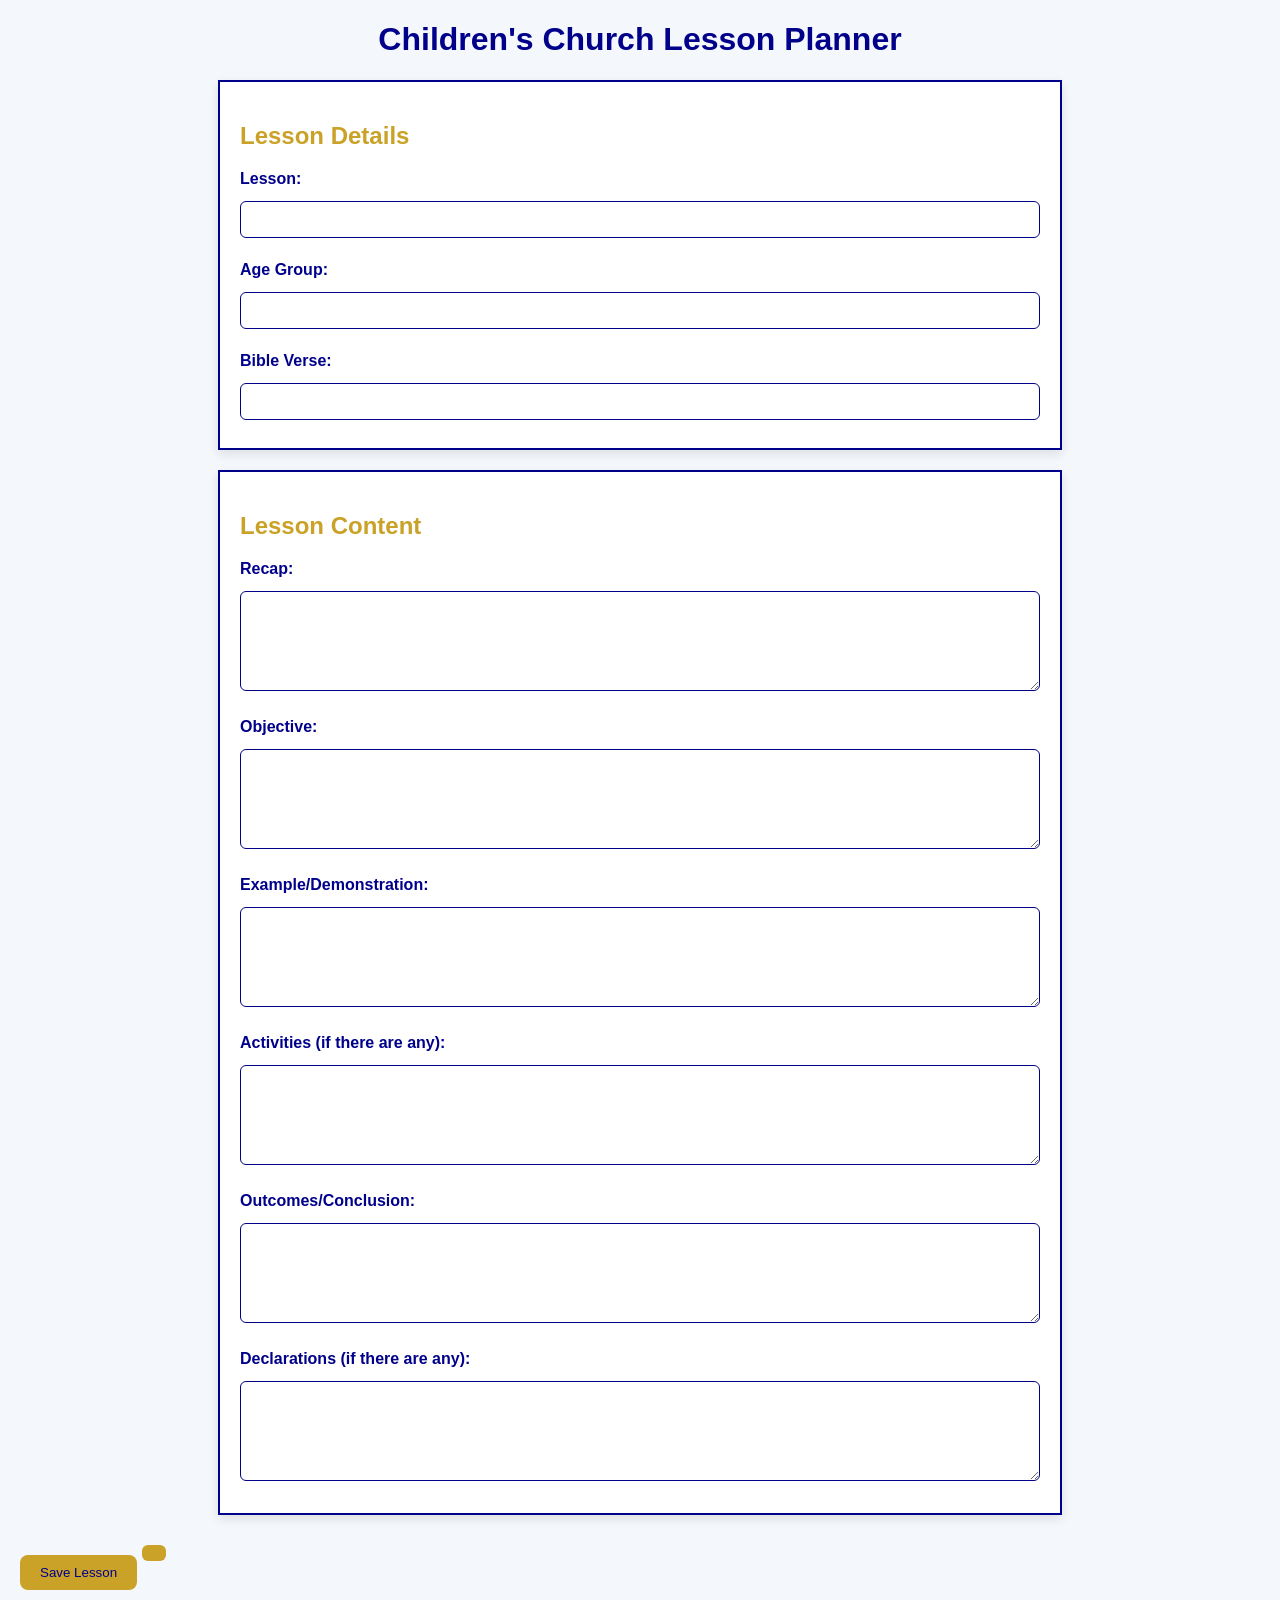
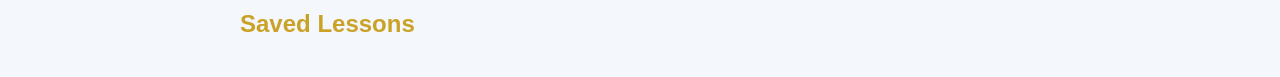
==== index.html @ ee2f4ccc "Update index.html" ====
<!DOCTYPE html>
<html lang="en">
<head>
    <meta charset="UTF-8">
    <meta name="viewport" content="width=device-width, initial-scale=1.0">
    <title>Children's Church Lesson Planner</title>
    <link rel="stylesheet" href="style.css">
</head>

<body>

    <h1>Children's Church Lesson Planner</h1>

    <div class="lesson-details">
        <h2>Lesson Details</h2>

        <label for="lesson">Lesson:</label>
        <input type="text" id="lesson">

        <label for="age-group">Age Group:</label>
        <input type="text" id="age-group">

        <label for="bible-verse">Bible Verse:</label>
        <input type="text" id="bible-verse">
    </div>


    <div class="lesson-content">
        <h2>Lesson Content</h2>

        <label for="recap">Recap:</label>
        <textarea id="recap"></textarea>

        <label for="objective">Objective:</label>
        <textarea id="objective"></textarea>

        <label for="example">Example/Demonstration:</label>
        <textarea id="example"></textarea>

        <label for="activities">Activities (if there are any):</label>
        <textarea id="activities"></textarea>

        <label for="outcomes">Outcomes/Conclusion:</label>
        <textarea id="outcomes"></textarea>

        <label for="declarations">Declarations (if there are any):</label>
        <textarea id="declarations"></textarea>
    </div>


    <button type="button" id="save-lesson">Save Lesson</button>

    <p id="submmited"></p>


    <section id="saved-lessons">
        <h2>Saved Lessons</h2>

        <div id="lesson-list"></div>
    </section>


    <script src="script.js"></script>

</body>
</html>
---- style.css ----
body {
    font-family: Arial, sans-serif;
    margin: 20px;
    background-color: #f4f7fb;
    color: darkblue;
}
h1 {
    color:darkblue;
     text-align: center;
}
.lesson-details,
.lesson-content {
    background-color: white;
    padding: 20px;
    max-width: 800px;
    margin: 20px auto;
    border: 2px solid darkblue;
    box-shadow: 0 4px 10px rgba(0, 0, 0, 0.1);
}
h2 {
    color: #C9A227;
}
input,
textarea {
    width: 100%;
    padding: 10px;
    margin: 8px 0;
    box-sizing: border-box;
    border: 1px solid darkblue;
    border-radius: 6px;
}
#save-lesson {
    background-color: #C9A227;
    margin-top: 15px;
    color:darkblue;
    padding:10px 20px;
    border:none;
    border-radius:8px;
    cursor: pointer;
    transition: 0.3s;
}
#save-lesson:hover {
  background-color: darkblue;
  color: #C9A227;
}
#submmited {
    color:darkblue;
    font-weight:bold;
    margin-top:10px;
    background-color: #C9A227;
    padding: 8px 12px;
    border-radius: 6px;
    display: inline-block;
}
.lesson-details label,
.lesson-content label {
    display: block;
     margin-top: 15px;
    margin-bottom: 5px;
    font-weight: bold;
}

textarea {
    min-height: 100px;
    resize: vertical;
}
input:focus,
textarea:focus {
    border-color: #C9A227;
    outline: none;
}
#saved-lessons {
    max-width: 800px;
    margin: 20px auto;
}

#lesson-list {
    display: flex;
    flex-direction: column;
    gap: 15px;
}

.lesson-card {
    background-color: white;
    padding: 15px;
    border: 2px solid darkblue;
    border-radius: 15px;
    box-shadow: 0 4px 10px rgba(0, 0, 0, 0.1);
    box-sizing: border-box;
}

.view-lesson {
    background-color: #C9A227;
    color: darkblue;
    padding: 10px 20px;
    border: none;
    border-radius: 8px;
    cursor: pointer;
    margin-top: 10px;
}

.view-lesson:hover {
    background-color: darkblue;
    color: #C9A227;
}


.lesson-card p {
    margin: 8px 0;
}

.lesson-card h3 {
    margin-top: 0;
}


.delete-lesson {
    background-color: darkblue;
    color: white;
    padding: 10px 20px;
    border: none;
    border-radius: 8px;
    cursor: pointer;
    margin-top: 10px;
    margin-left: 8px;
}

.delete-lesson:hover {
    background-color: #C9A227;
    color: darkblue;
}

@media (max-width: 600px) {
    .view-lesson,
    .delete-lesson,
    .edit-lesson {
        width: 100%;
        margin-left: 0;
    }
}



.edit-lesson {
    background-color: #f4f7fb;
    color: darkblue;
    padding: 10px 20px;
    border: 2px solid darkblue;
    border-radius: 8px;
    cursor: pointer;
    margin-top: 10px;
    margin-left: 8px;
}

.edit-lesson:hover {
    background-color: darkblue;
    color: white;
}
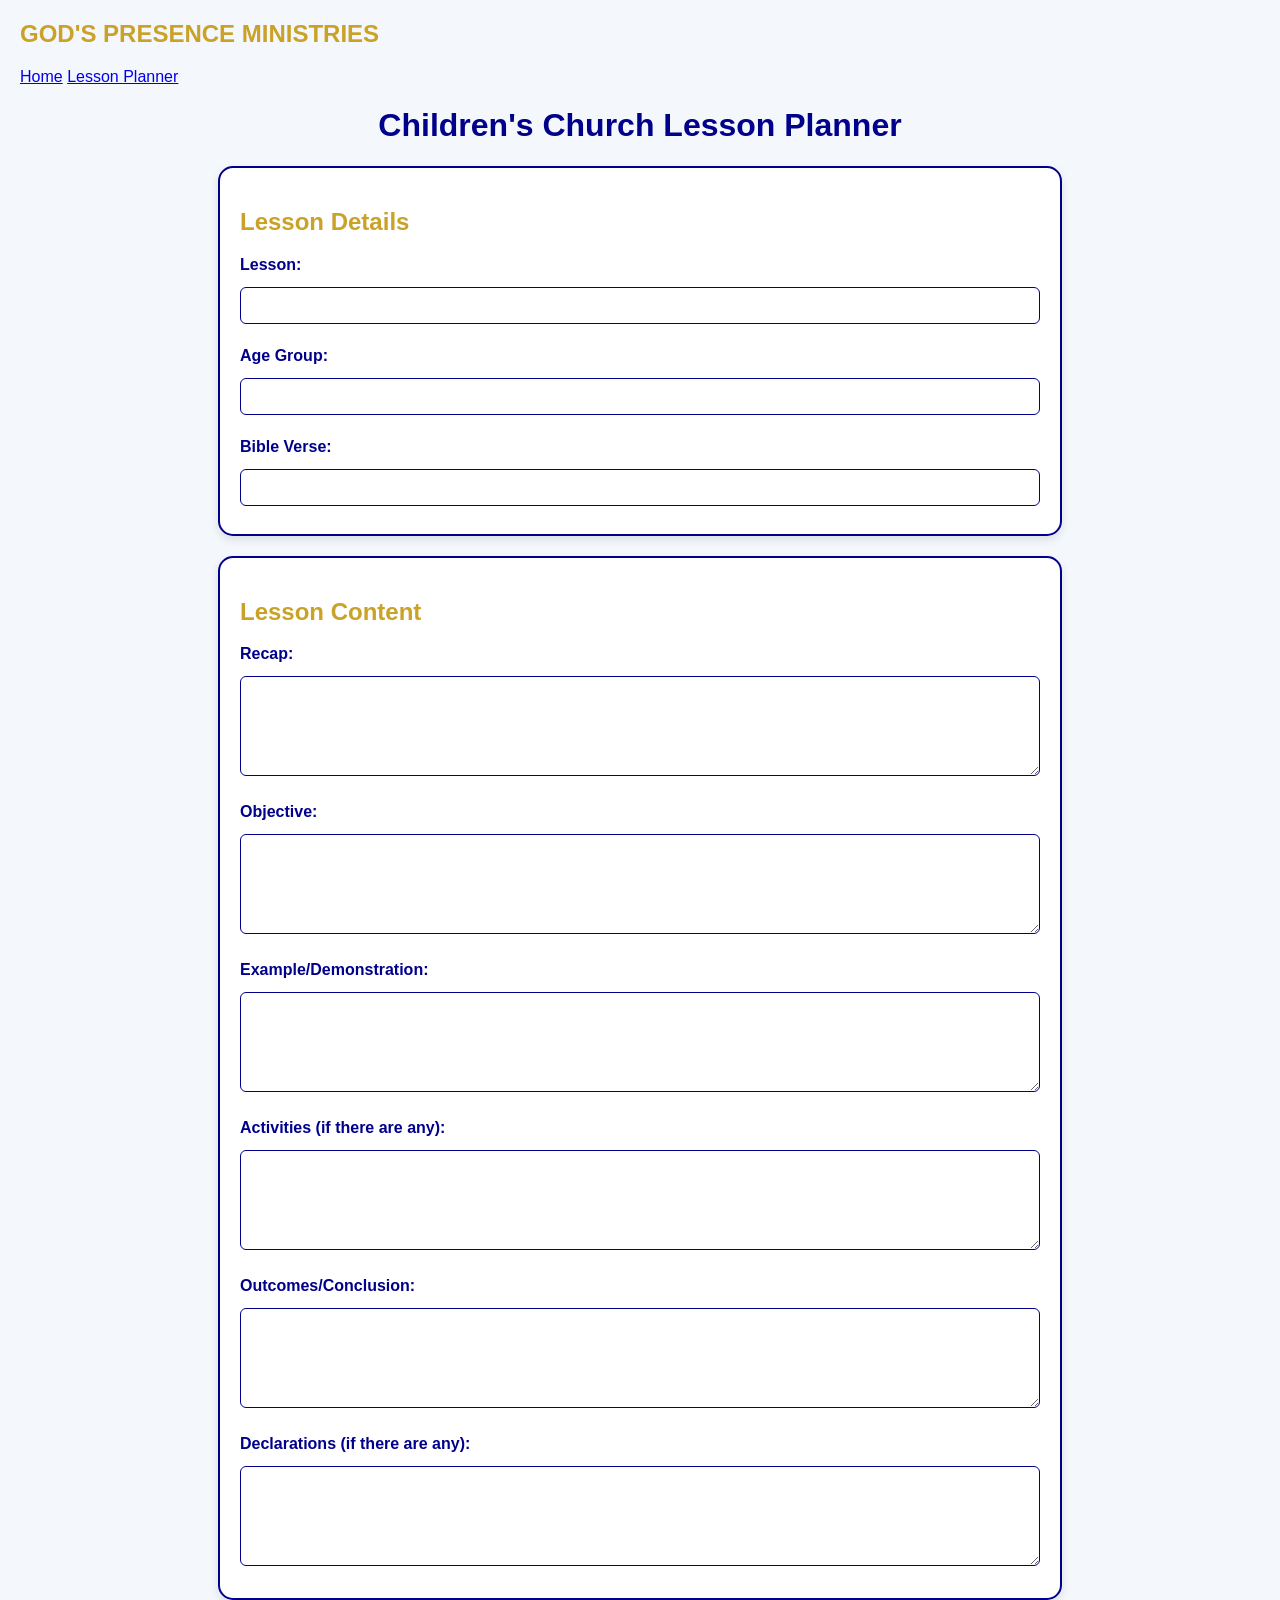
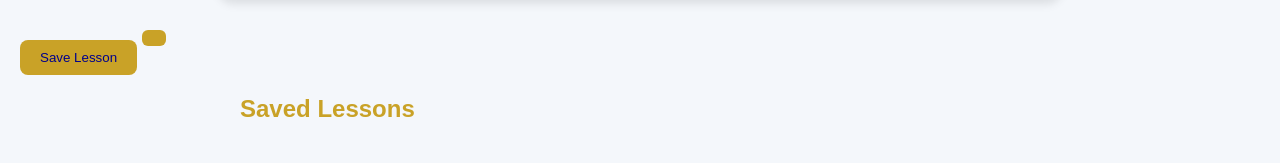
==== commit d9eab531: "Update index.html" ====
--- a/index.html
+++ b/index.html
@@ -9,6 +9,14 @@
 </head>
 
 <body>
+    <nav>
+    <h2>GOD'S PRESENCE MINISTRIES</h2>
+
+    <div>
+        <a href="index.html">Home</a>
+        <a href="planner.html">Lesson Planner</a>
+    </div>
+   </nav>
 
     <h1>Children's Church Lesson Planner</h1>
 
--- a/style.css
+++ b/style.css
@@ -1,13 +1,16 @@
+
 body {
     font-family: Arial, sans-serif;
     margin: 20px;
     background-color: #f4f7fb;
     color: darkblue;
 }
+
 h1 {
-    color:darkblue;
-     text-align: center;
-}
+    color: darkblue;
+    text-align: center;
+}
+
 .lesson-details,
 .lesson-content {
     background-color: white;
@@ -16,10 +19,21 @@
     margin: 20px auto;
     border: 2px solid darkblue;
     box-shadow: 0 4px 10px rgba(0, 0, 0, 0.1);
-}
+    border-radius: 15px;
+}
+
 h2 {
     color: #C9A227;
 }
+
+.lesson-details label,
+.lesson-content label {
+    display: block;
+    margin-top: 15px;
+    margin-bottom: 5px;
+    font-weight: bold;
+}
+
 input,
 textarea {
     width: 100%;
@@ -28,47 +42,55 @@
     box-sizing: border-box;
     border: 1px solid darkblue;
     border-radius: 6px;
-}
-#save-lesson {
-    background-color: #C9A227;
-    margin-top: 15px;
-    color:darkblue;
-    padding:10px 20px;
-    border:none;
-    border-radius:8px;
-    cursor: pointer;
-    transition: 0.3s;
-}
-#save-lesson:hover {
-  background-color: darkblue;
-  color: #C9A227;
-}
-#submmited {
-    color:darkblue;
-    font-weight:bold;
-    margin-top:10px;
-    background-color: #C9A227;
-    padding: 8px 12px;
-    border-radius: 6px;
-    display: inline-block;
-}
-.lesson-details label,
-.lesson-content label {
-    display: block;
-     margin-top: 15px;
-    margin-bottom: 5px;
-    font-weight: bold;
+    font-family: Arial, sans-serif;
 }
 
 textarea {
     min-height: 100px;
     resize: vertical;
 }
+
 input:focus,
 textarea:focus {
     border-color: #C9A227;
     outline: none;
 }
+
+
+/* SAVE BUTTON */
+
+#save-lesson {
+    background-color: #C9A227;
+    margin-top: 15px;
+    color: darkblue;
+    padding: 10px 20px;
+    border: none;
+    border-radius: 8px;
+    cursor: pointer;
+    transition: 0.3s;
+}
+
+#save-lesson:hover {
+    background-color: darkblue;
+    color: #C9A227;
+}
+
+
+/* SUCCESS MESSAGE */
+
+#submmited {
+    color: darkblue;
+    font-weight: bold;
+    margin-top: 10px;
+    background-color: #C9A227;
+    padding: 8px 12px;
+    border-radius: 6px;
+    display: inline-block;
+}
+
+
+/* SAVED LESSONS */
+
 #saved-lessons {
     max-width: 800px;
     margin: 20px auto;
@@ -79,6 +101,9 @@
     flex-direction: column;
     gap: 15px;
 }
+
+
+/* LESSON CARD */
 
 .lesson-card {
     background-color: white;
@@ -89,30 +114,34 @@
     box-sizing: border-box;
 }
 
-.view-lesson {
-    background-color: #C9A227;
-    color: darkblue;
-    padding: 10px 20px;
-    border: none;
-    border-radius: 8px;
-    cursor: pointer;
-    margin-top: 10px;
-}
-
-.view-lesson:hover {
-    background-color: darkblue;
-    color: #C9A227;
-}
-
+.lesson-card h3 {
+    margin-top: 0;
+}
 
 .lesson-card p {
     margin: 8px 0;
 }
 
-.lesson-card h3 {
-    margin-top: 0;
-}
-
+
+/* VIEW BUTTON */
+
+.view-lesson {
+    background-color: #C9A227;
+    color: darkblue;
+    padding: 10px 20px;
+    border: none;
+    border-radius: 8px;
+    cursor: pointer;
+    margin-top: 10px;
+}
+
+.view-lesson:hover {
+    background-color: darkblue;
+    color: #C9A227;
+}
+
+
+/* DELETE BUTTON */
 
 .delete-lesson {
     background-color: darkblue;
@@ -130,7 +159,39 @@
     color: darkblue;
 }
 
+
+/* EDIT BUTTON */
+
+.edit-lesson {
+    background-color: #f4f7fb;
+    color: darkblue;
+    padding: 10px 20px;
+    border: 2px solid darkblue;
+    border-radius: 8px;
+    cursor: pointer;
+    margin-top: 10px;
+    margin-left: 8px;
+}
+
+.edit-lesson:hover {
+    background-color: darkblue;
+    color: white;
+}
+
+
+/* MOBILE */
+
 @media (max-width: 600px) {
+
+    body {
+        margin: 10px;
+    }
+
+    .lesson-details,
+    .lesson-content {
+        padding: 15px;
+    }
+
     .view-lesson,
     .delete-lesson,
     .edit-lesson {
@@ -139,20 +200,3 @@
     }
 }
 
-
-
-.edit-lesson {
-    background-color: #f4f7fb;
-    color: darkblue;
-    padding: 10px 20px;
-    border: 2px solid darkblue;
-    border-radius: 8px;
-    cursor: pointer;
-    margin-top: 10px;
-    margin-left: 8px;
-}
-
-.edit-lesson:hover {
-    background-color: darkblue;
-    color: white;
-}
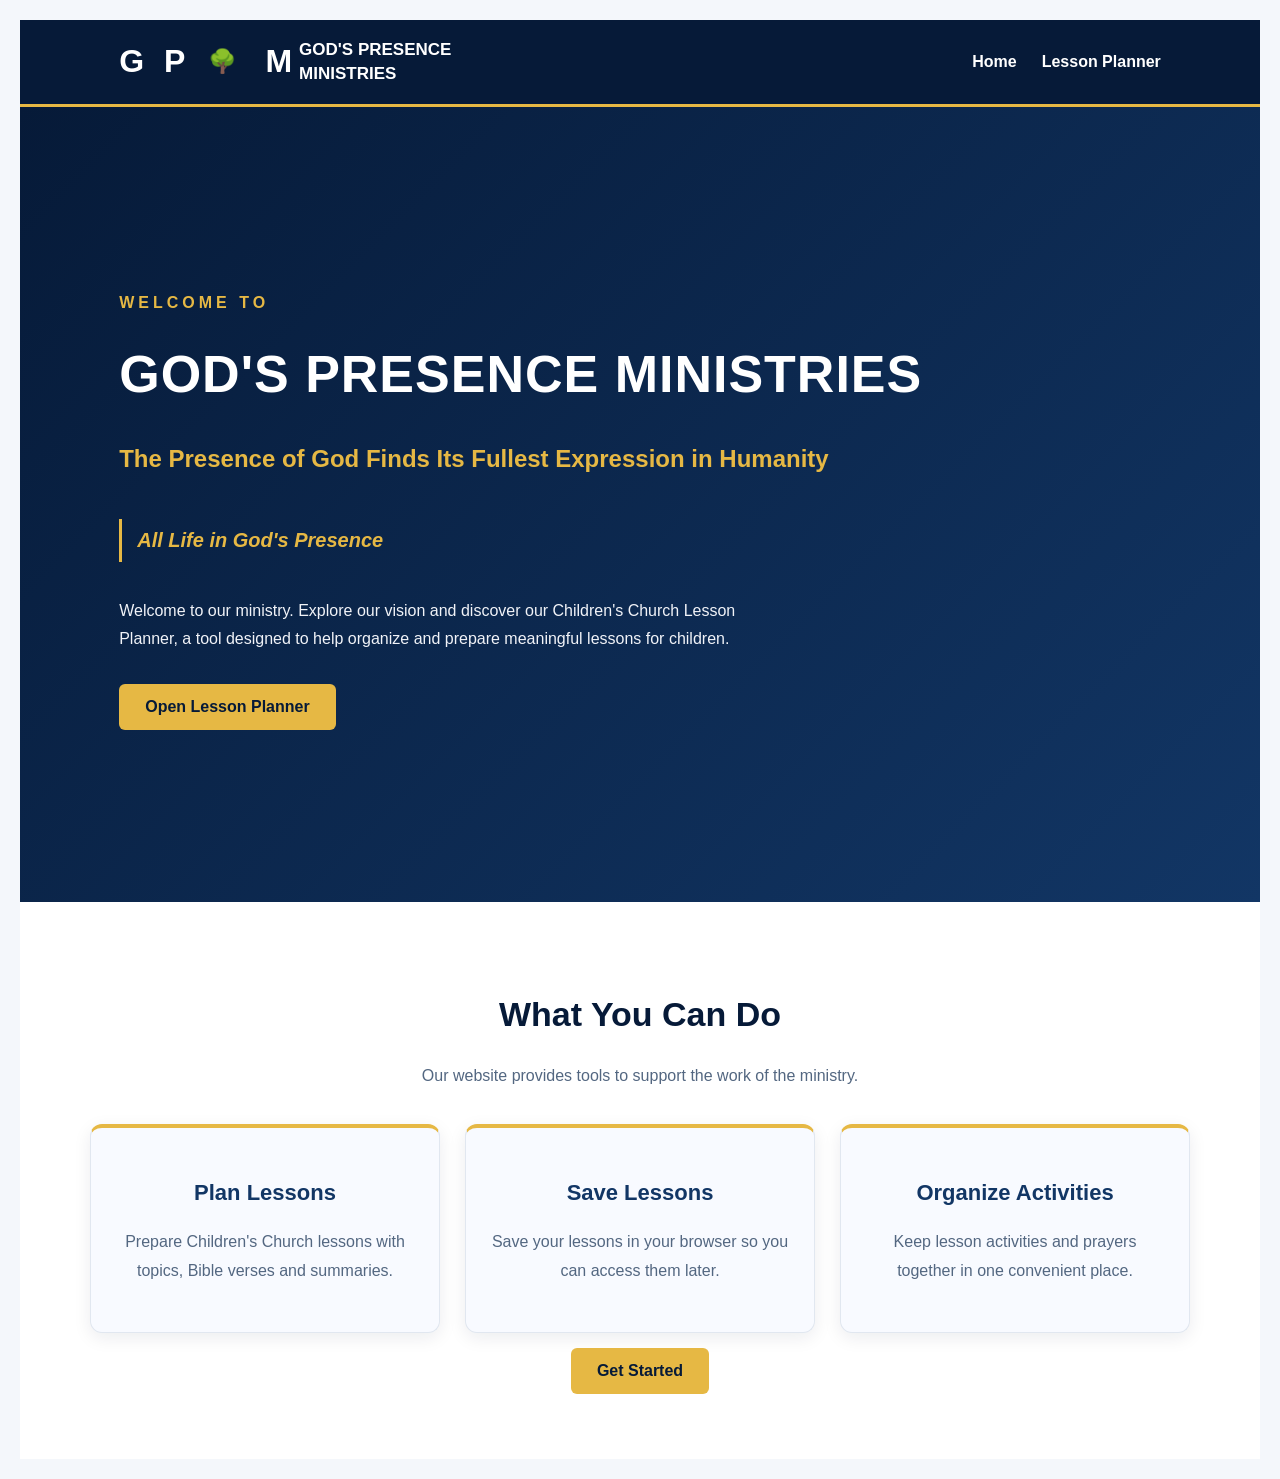
==== commit e57f7bff: "updated" ====
--- a/index.html
+++ b/index.html
@@ -4,73 +4,100 @@
 <head>
     <meta charset="UTF-8">
     <meta name="viewport" content="width=device-width, initial-scale=1.0">
-    <title>Children's Church Lesson Planner</title>
+    <title>GOD'S PRESENCE MINISTRIES</title>
     <link rel="stylesheet" href="style.css">
 </head>
+<body>
 
-<body>
     <nav>
-    <h2>GOD'S PRESENCE MINISTRIES</h2>
-
-    <div>
-        <a href="index.html">Home</a>
-        <a href="planner.html">Lesson Planner</a>
-    </div>
-   </nav>
-
-    <h1>Children's Church Lesson Planner</h1>
-
-    <div class="lesson-details">
-        <h2>Lesson Details</h2>
-
-        <label for="lesson">Lesson:</label>
-        <input type="text" id="lesson">
-
-        <label for="age-group">Age Group:</label>
-        <input type="text" id="age-group">
-
-        <label for="bible-verse">Bible Verse:</label>
-        <input type="text" id="bible-verse">
+        <div class="brand">
+    <div class="logo">
+        <span>G</span><span>P</span><span class="tree">🌳</span><span>M</span>
     </div>
 
 
-    <div class="lesson-content">
-        <h2>Lesson Content</h2>
+       <h2>GOD'S PRESENCE MINISTRIES</h2>
 
-        <label for="recap">Recap:</label>
-        <textarea id="recap"></textarea>
 
-        <label for="objective">Objective:</label>
-        <textarea id="objective"></textarea>
-
-        <label for="example">Example/Demonstration:</label>
-        <textarea id="example"></textarea>
-
-        <label for="activities">Activities (if there are any):</label>
-        <textarea id="activities"></textarea>
-
-        <label for="outcomes">Outcomes/Conclusion:</label>
-        <textarea id="outcomes"></textarea>
-
-        <label for="declarations">Declarations (if there are any):</label>
-        <textarea id="declarations"></textarea>
     </div>
 
 
-    <button type="button" id="save-lesson">Save Lesson</button>
+        <div>
+            <a href="index.html">Home</a>
+            <a href="planner.html">Lesson Planner</a>
+        </div>
+    </nav>
 
-    <p id="submmited"></p>
+    <main>
+       
+        <section class="hero">
+            <p class="hero-label">WELCOME TO</p>
+
+            <h1>GOD'S PRESENCE MINISTRIES</h1>
+
+            <h2>
+                The Presence of God Finds Its Fullest Expression in Humanity
+            </h2>
+
+            <p class="vision">
+                All Life in God's Presence
+            </p>
+
+            <p class="hero-description">
+                Welcome to our ministry. Explore our vision and discover our
+                Children's Church Lesson Planner, a tool designed to help
+                organize and prepare meaningful lessons for children.
+            </p>
+
+            <a href="planner.html" class="hero-button">
+                Open Lesson Planner
+            </a>
+        </section>
+        
+        <section class="features">
+            <h2>What You Can Do</h2>
+
+            <p class="features-intro">
+                Our website provides tools to support the work of the ministry.
+            </p>
+
+            <div class="feature-container">
+
+                <div class="feature-card">
+                    <h3>Plan Lessons</h3>
+                    <p>
+                        Prepare Children's Church lessons with topics,
+                        Bible verses and summaries.
+                    </p>
+                </div>
+
+                <div class="feature-card">
+                    <h3>Save Lessons</h3>
+                    <p>
+                        Save your lessons in your browser so you can
+                        access them later.
+                    </p>
+                </div>
+
+                <div class="feature-card">
+                    <h3>Organize Activities</h3>
+                    <p>
+                        Keep lesson activities and prayers together
+                        in one convenient place.
+                    </p>
+                </div>
+
+            </div>
+
+            <a href="planner.html" class="hero-button">
+                Get Started
+            </a>
+        </section>
 
 
-    <section id="saved-lessons">
-        <h2>Saved Lessons</h2>
 
-        <div id="lesson-list"></div>
-    </section>
-
+    </main>
 
     <script src="script.js"></script>
-
 </body>
-</html>
-
+</html>
--- a/style.css
+++ b/style.css
@@ -200,3 +200,264 @@
     }
 }
 
+
+
+
+/* NAVIGATION */
+
+nav {
+display: flex;
+justify-content: space-between;
+align-items: center;
+padding: 18px 8%;
+background-color: #061a38;
+color: #ffffff;
+border-bottom: 3px solid #e6b844;
+}
+
+
+nav h2 {
+font-size: 22px;
+margin: 0;
+}
+
+nav div {
+display: flex;
+gap: 25px;
+}
+
+nav a {
+color: #ffffff;
+text-decoration: none;
+font-weight: bold;
+transition: color 0.3s ease;
+}
+
+
+nav a:hover {
+color: #c49a2c;
+}
+
+
+/* CHURCH BRAND */
+
+.brand {
+display: flex;
+align-items: center;
+gap: 12px;
+}
+
+.logo {
+display: flex;
+align-items: center;
+color: #ffffff;
+font-size: 32px;
+font-weight: 900;
+letter-spacing: -5px;
+}
+
+
+.logo span {
+display: inline-block;
+}
+
+.logo .tree {
+font-size: 23px;
+letter-spacing: 0;
+margin: 0 3px;
+}
+
+.brand h2 {
+font-size: 17px;
+line-height: 1.4;
+max-width: 190px;
+color: #ffffff;
+}
+
+
+
+
+
+
+/* HOME PAGE  */
+
+.hero {
+    min-height: 75vh;
+    padding: 60px 8%;
+    display: flex;
+    flex-direction: column;
+    justify-content: center;
+    align-items: flex-start;
+    text-align: left;
+    color: white;
+    background: linear-gradient(135deg, #061a38, #123665);
+}
+
+.hero-label {
+    color: #e6b844;
+    letter-spacing: 4px;
+    font-weight: bold;
+}
+
+.hero h1 {
+color: #ffffff;
+font-size: 52px;
+max-width: 850px;
+margin: 15px 0;
+line-height: 1.2;
+letter-spacing: 1px;
+}
+
+
+.hero h2 {
+    color: #e6b844;
+    font-size: 24px;
+    max-width: 750px;
+    line-height: 1.6;
+}
+
+.vision {
+color: #e6b844;
+background-color: transparent;
+padding: 10px 0;
+font-style: italic;
+font-weight: bold;
+font-size: 20px;
+border-left: 3px solid #e6b844;
+padding-left: 15px;
+margin-top: 20px;
+}
+
+
+.hero-description {
+    max-width: 650px;
+    line-height: 1.8;
+    color: #f1f3f8;
+    margin: 15px 0;
+}
+
+.hero-button {
+    display: inline-block;
+    background-color: #e6b844;
+    color: #061a38;
+    padding: 14px 26px;
+    margin-top: 15px;
+    border-radius: 6px;
+    text-decoration: none;
+    font-weight: bold;
+    transition: 0.3s ease;
+}
+
+.hero-button:hover {
+    background-color: #ffffff;
+    transform: translateY(-3px);
+}
+
+/* FEATURES */
+
+.features {
+    padding: 65px 25px;
+    background-color: #ffffff;
+    color: #061a38;
+    text-align: center;
+}
+
+.features > h2 {
+    font-size: 34px;
+    color: #061a38;
+}
+
+.features-intro {
+    color: #536781;
+    margin-bottom: 35px;
+    line-height: 1.7;
+}
+
+.feature-container {
+    display: flex;
+    justify-content: center;
+    align-items: stretch;
+    flex-wrap: wrap;
+    gap: 25px;
+    max-width: 1100px;
+    margin: 0 auto;
+}
+
+.feature-card {
+    flex: 1 1 240px;
+    max-width: 310px;
+    padding: 30px 22px;
+    background-color: #f8faff;
+    border: 1px solid #e1e7f0;
+    border-top: 4px solid #e6b844;
+    border-radius: 12px;
+    box-shadow: 0 5px 18px rgba(6, 26, 56, 0.08);
+    transition: transform 0.3s ease,
+    box-shadow 0.3s ease;
+}
+
+
+.feature-card:hover {
+    transform: translateY(-7px);
+    box-shadow: 0 12px 25px rgba(6, 26, 56, 0.14);
+    border-color: #e6b844;
+}
+
+
+.feature-card h3 {
+    color: #123665;
+    font-size: 22px;
+}
+
+.feature-card p {
+    color: #536781;
+    line-height: 1.8;
+}
+
+/* MOBILE */
+
+@media (max-width: 600px) {
+    .hero {
+        padding: 45px 22px;
+        min-height: 65vh;
+    }
+
+    .hero h1 {
+        font-size: 32px;
+    }
+
+    .hero h2 {
+        font-size: 20px;
+    }
+
+    .features {
+        padding: 45px 18px;
+    }
+
+    .features > h2 {
+        font-size: 28px;
+    }
+
+
+        
+    nav {
+        padding: 16px 20px;
+        flex-direction: column;
+        gap: 18px;
+    }
+
+    nav h2 {
+        font-size: 19px;
+        text-align: center;
+    }
+
+    nav div {
+        justify-content: center;
+        flex-wrap: wrap;
+        gap: 20px;
+    }
+
+
+}
+
+
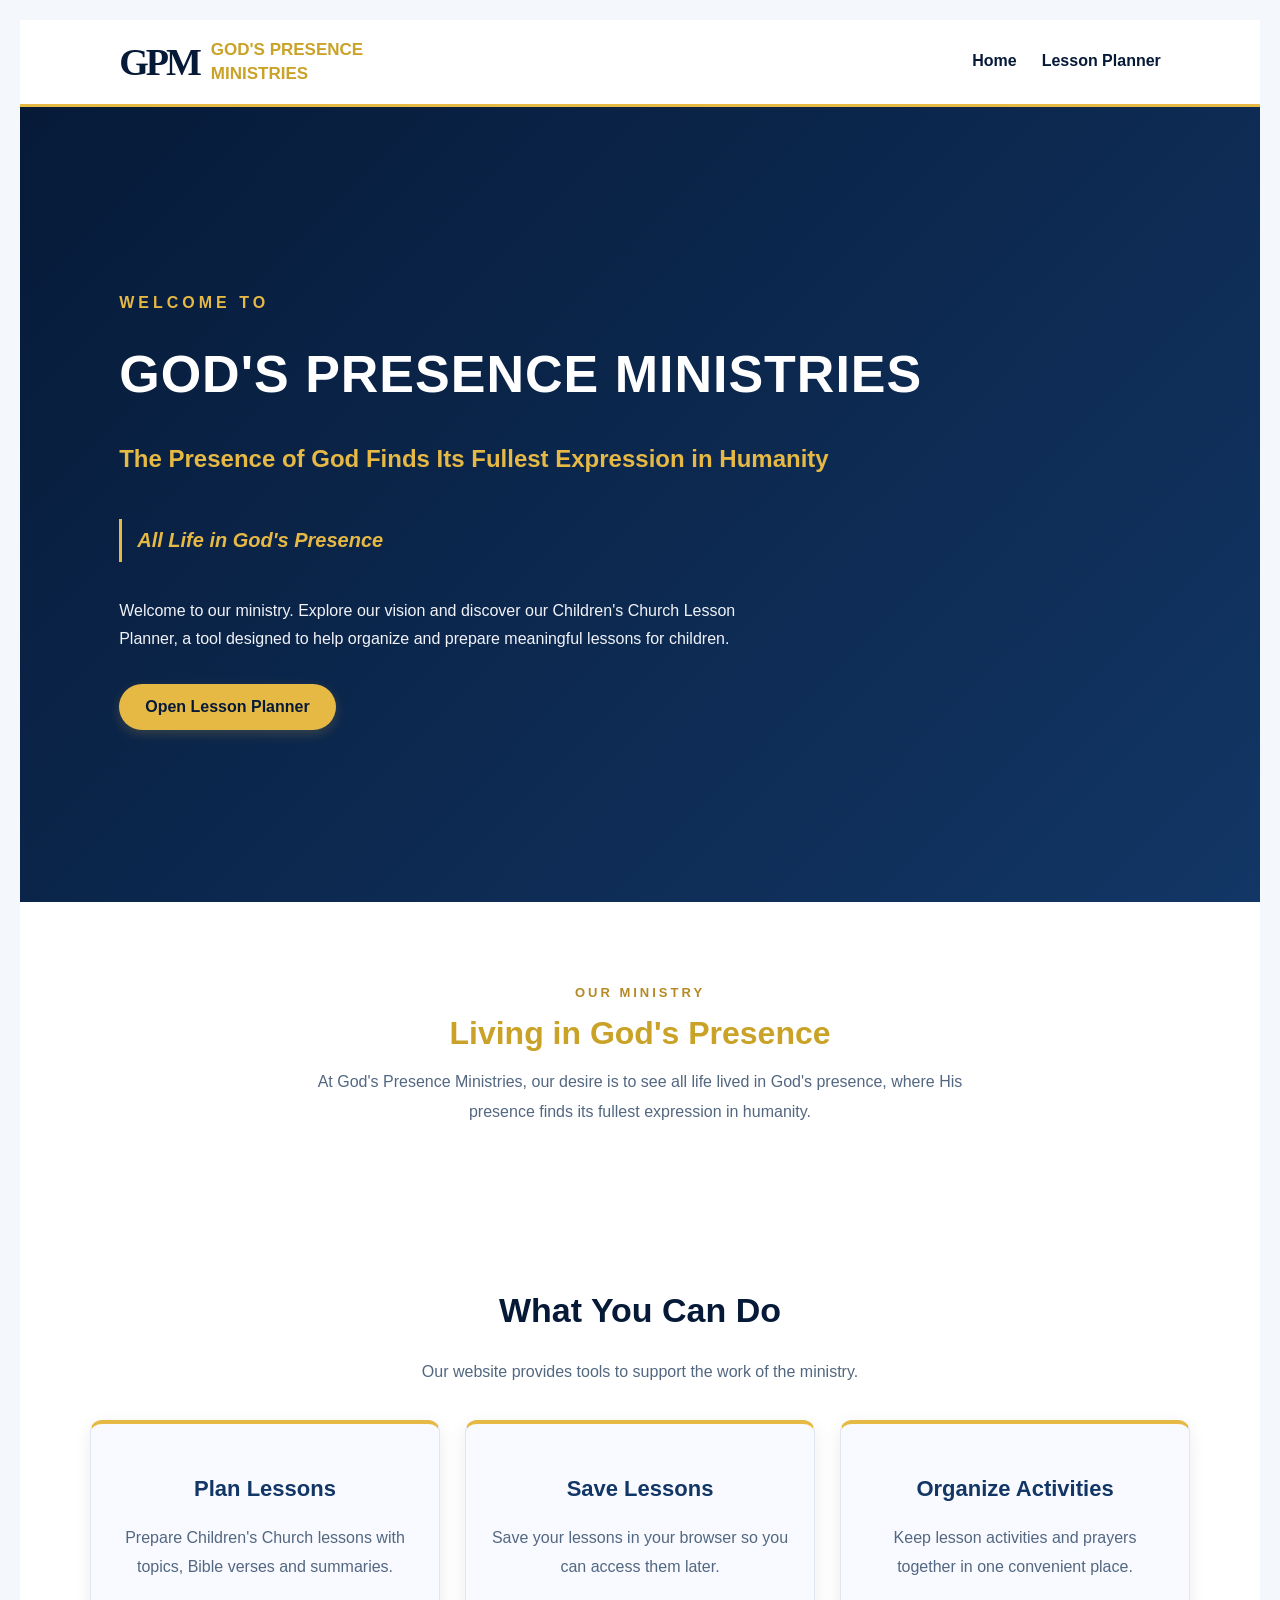
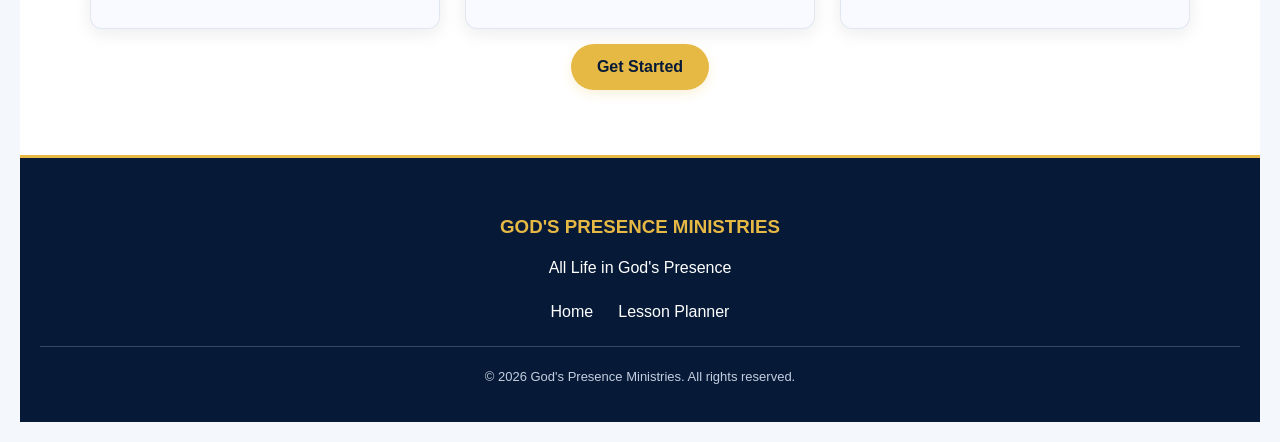
==== commit 578e7cfa: "update" ====
--- a/index.html
+++ b/index.html
@@ -11,9 +11,8 @@
 
     <nav>
         <div class="brand">
-    <div class="logo">
-        <span>G</span><span>P</span><span class="tree">🌳</span><span>M</span>
-    </div>
+    <div class="logo">GPM</div>
+
 
 
        <h2>GOD'S PRESENCE MINISTRIES</h2>
@@ -53,8 +52,24 @@
                 Open Lesson Planner
             </a>
         </section>
+
+       
+        <section class="welcome reveal-section">
+            <p class="section-label">OUR MINISTRY</p>
+
+
+            <h2>Living in God's Presence</h2>
+
+            <p>
+                At God's Presence Ministries, our desire is to see all life
+                lived in God's presence, where His presence finds its fullest
+                expression in humanity.
+            </p>
+
+</section>
+
         
-        <section class="features">
+        <section class="features reveal-section">
             <h2>What You Can Do</h2>
 
             <p class="features-intro">
@@ -98,6 +113,27 @@
 
     </main>
 
+
+    <footer class="site-footer">
+            <h3>GOD'S PRESENCE MINISTRIES</h3>
+
+
+        <p>All Life in God's Presence</p>
+
+        <div class="footer-links">
+            <a href="index.html">Home</a>
+            <a href="planner.html">Lesson Planner</a>
+        </div>
+
+        <p class="copyright">
+            &copy; 2026 God's Presence Ministries. All rights reserved.
+        </p>
+
+
+</footer>
+
+
     <script src="script.js"></script>
+    <script src="animation.js"></script>
 </body>
 </html>
--- a/style.css
+++ b/style.css
@@ -210,11 +210,10 @@
 justify-content: space-between;
 align-items: center;
 padding: 18px 8%;
-background-color: #061a38;
-color: #ffffff;
+background-color: #ffffff;
+color: #061a38;
 border-bottom: 3px solid #e6b844;
 }
-
 
 nav h2 {
 font-size: 22px;
@@ -227,16 +226,21 @@
 }
 
 nav a {
-color: #ffffff;
+color: #061a38;
 text-decoration: none;
 font-weight: bold;
-transition: color 0.3s ease;
-}
-
+display: inline-block;
+padding: 6px 0;
+border-bottom: 2px solid transparent;
+transition: color 0.3s ease, transform 0.3s ease, border-color 0.3s ease;
+}
 
 nav a:hover {
-color: #c49a2c;
-}
+color: #c49a27;
+border-bottom-color: #c49a27;
+transform: translateY(-2px);
+}
+
 
 
 /* CHURCH BRAND */
@@ -248,32 +252,22 @@
 }
 
 .logo {
-display: flex;
-align-items: center;
-color: #ffffff;
-font-size: 32px;
-font-weight: 900;
-letter-spacing: -5px;
-}
-
-
-.logo span {
 display: inline-block;
-}
-
-.logo .tree {
-font-size: 23px;
-letter-spacing: 0;
-margin: 0 3px;
-}
+color: #061a38;
+font-family: Georgia, "Times New Roman", serif;
+font-size: 38px;
+font-weight: bold;
+letter-spacing: -3px;
+line-height: 1;
+}
+
+
 
 .brand h2 {
 font-size: 17px;
 line-height: 1.4;
 max-width: 190px;
-color: #ffffff;
-}
-
+}
 
 
 
@@ -346,12 +340,46 @@
     text-decoration: none;
     font-weight: bold;
     transition: 0.3s ease;
+    border-radius: 30px;
+    box-shadow: 0 4px 12px rgba(230, 184, 68, 0.2);
 }
 
 .hero-button:hover {
     background-color: #ffffff;
     transform: translateY(-3px);
 }
+
+
+/* WELCOME SECTION */
+
+.welcome {
+padding: 70px 25px;
+text-align: center;
+background-color: #ffffff;
+color: #061a38;
+}
+
+.section-label {
+color: #b58a25;
+font-weight: bold;
+letter-spacing: 3px;
+font-size: 13px;
+}
+
+.welcome h2 {
+font-size: 32px;
+margin: 15px 0;
+}
+
+.welcome > p:last-child {
+max-width: 700px;
+margin: 0 auto;
+line-height: 1.9;
+color: #536781;
+}
+
+
+
 
 /* FEATURES */
 
@@ -398,9 +426,9 @@
 
 
 .feature-card:hover {
-    transform: translateY(-7px);
-    box-shadow: 0 12px 25px rgba(6, 26, 56, 0.14);
-    border-color: #e6b844;
+transform: translateY(-7px);
+box-shadow: 0 12px 25px rgba(6, 26, 56, 0.14);
+border-color: #e6b844;
 }
 
 
@@ -461,3 +489,62 @@
 }
 
 
+/* FOOTER */
+
+.site-footer {
+background-color: #061a38;
+color: #ffffff;
+text-align: center;
+padding: 40px 20px 20px;
+border-top: 3px solid #e6b844;
+}
+
+.site-footer h3 {
+color: #e6b844;
+margin-bottom: 10px;
+}
+
+.site-footer > p {
+line-height: 1.8;
+}
+
+.footer-links {
+display: flex;
+justify-content: center;
+gap: 25px;
+margin: 20px 0;
+}
+
+.footer-links a {
+color: #ffffff;
+text-decoration: none;
+transition: color 0.3s ease;
+}
+
+.footer-links a:hover {
+color: #e6b844;
+}
+
+.site-footer .copyright {
+border-top: 1px solid rgba(255, 255, 255, 0.2);
+padding-top: 18px;
+margin-top: 25px;
+font-size: 13px;
+color: #c5cede;
+}
+
+
+/* SCROLL REVEAL ANIMATION */
+
+.reveal-section {
+opacity: 0;
+transform: translateY(25px);
+transition: opacity 1.7s ease, transform 1.7s ease;
+}
+
+.reveal-section.visible {
+opacity: 1;
+transform: translateY(0);
+}
+
+
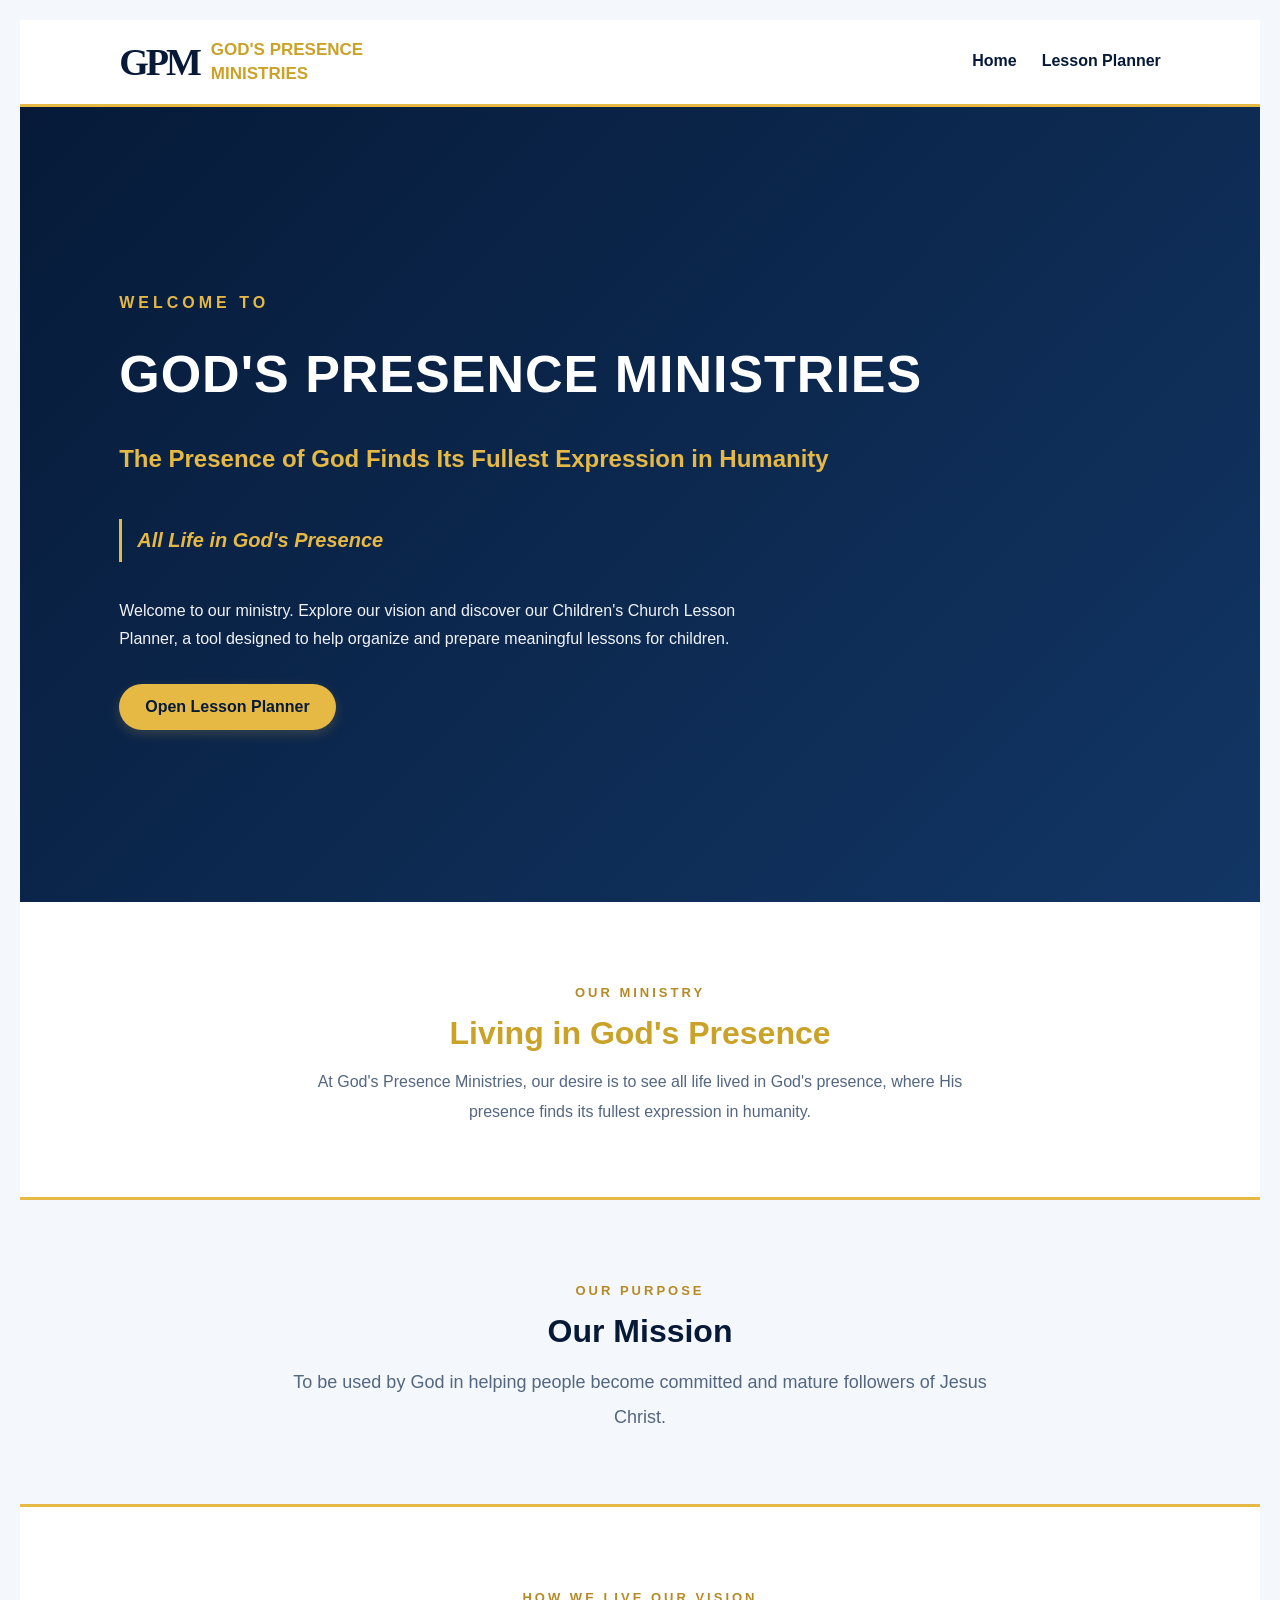
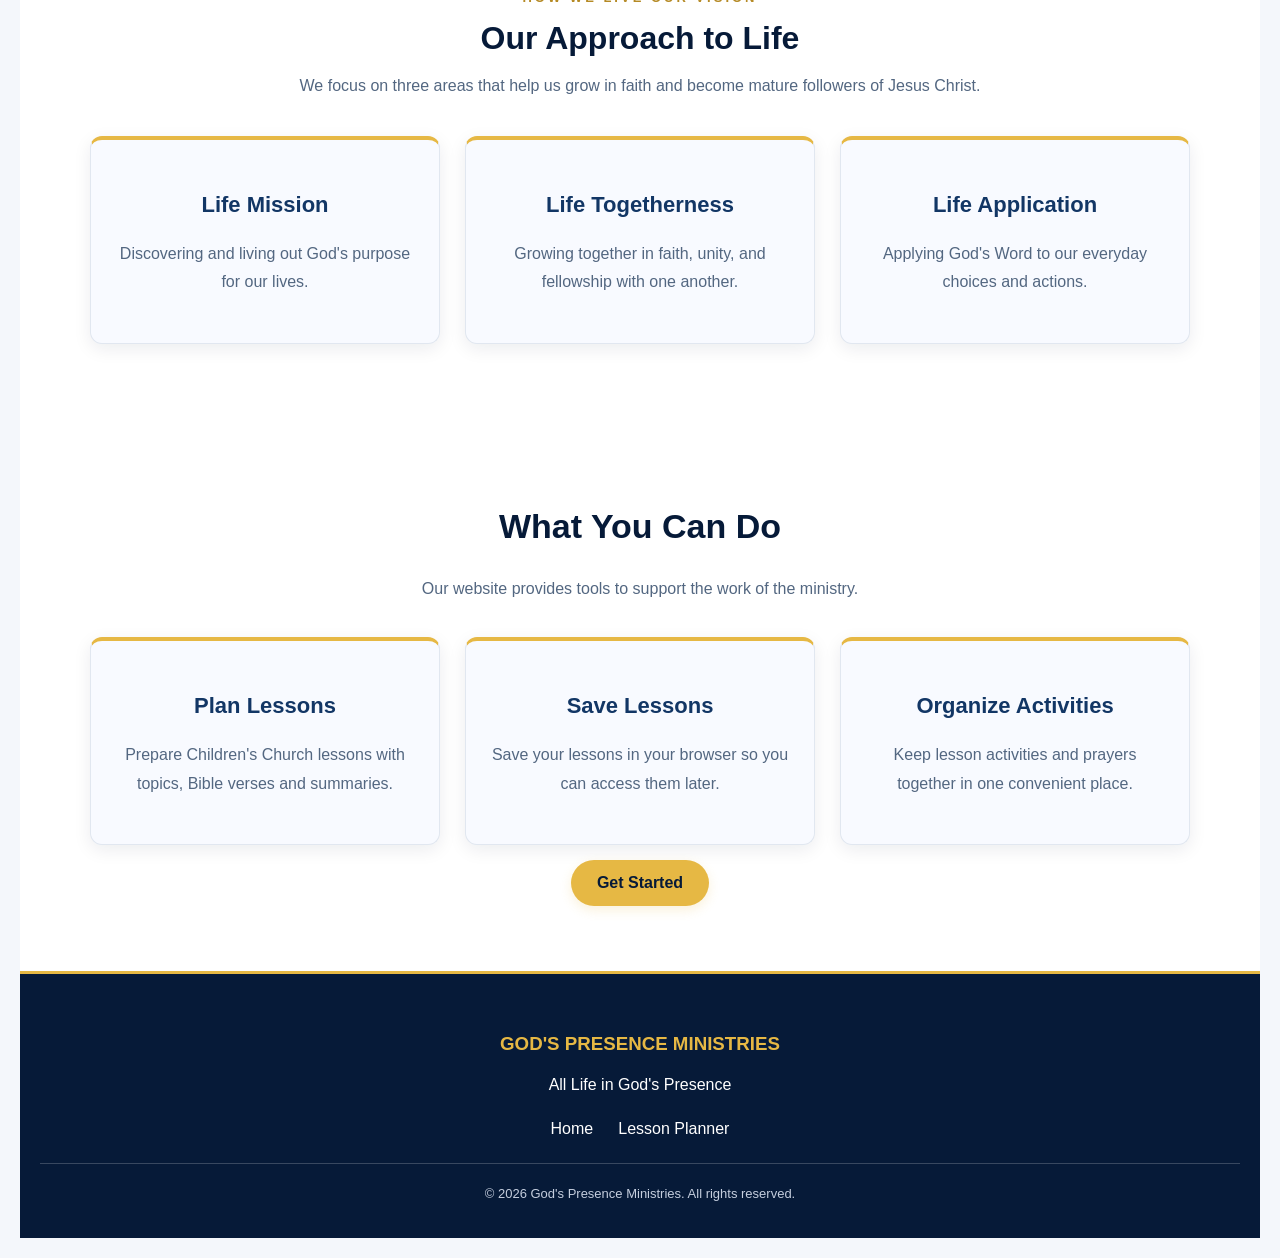
==== commit db19682c: "updated css n html" ====
--- a/index.html
+++ b/index.html
@@ -68,6 +68,57 @@
 
 </section>
 
+
+<section class="mission reveal-section">
+    <p class="section-label">OUR PURPOSE</p>
+    <h2>Our Mission</h2>
+    <p>
+        To be used by God in helping people become committed
+        and mature followers of Jesus Christ.
+    </p>
+</section>
+
+
+<section class="approach reveal-section">
+        <p class="section-label">HOW WE LIVE OUR VISION</p>
+        <h2>Our Approach to Life</h2>
+        <p class="approach-intro">
+            We focus on three areas that help us grow in faith
+            and become mature followers of Jesus Christ.
+        </p>
+
+
+    <div class="approach-container">
+        <div class="approach-card">
+            <h3>Life Mission</h3>
+            <p>
+                Discovering and living out God's purpose
+                for our lives.
+            </p>
+        </div>
+
+        <div class="approach-card">
+            <h3>Life Togetherness</h3>
+            <p>
+                Growing together in faith, unity, and
+                fellowship with one another.
+            </p>
+        </div>
+
+        <div class="approach-card">
+            <h3>Life Application</h3>
+            <p>
+                Applying God's Word to our everyday
+                choices and actions.
+            </p>
+        </div>
+    </div>
+
+
+</section>
+
+
+
         
         <section class="features reveal-section">
             <h2>What You Can Do</h2>
--- a/style.css
+++ b/style.css
@@ -379,6 +379,93 @@
 }
 
 
+/* MISSION SECTION */
+
+.mission {
+padding: 70px 25px;
+text-align: center;
+background-color: #f4f7fb;
+color: #061a38;
+border-top: 3px solid #e6b844;
+border-bottom: 3px solid #e6b844;
+}
+
+.mission h2 {
+font-size: 32px;
+margin: 15px 0;
+color: #061a38;
+}
+
+.mission > p:last-child {
+max-width: 700px;
+margin: 0 auto;
+line-height: 1.9;
+color: #536781;
+font-size: 18px;
+}
+
+
+/* OUR APPROACH */
+
+.approach {
+padding: 70px 25px;
+background-color: #ffffff;
+color: #061a38;
+text-align: center;
+}
+
+.approach > h2 {
+color: #061a38;
+font-size: 32px;
+margin: 15px 0;
+}
+
+.approach-intro {
+max-width: 700px;
+margin: 0 auto 35px;
+line-height: 1.8;
+color: #536781;
+}
+
+.approach-container {
+display: flex;
+justify-content: center;
+align-items: stretch;
+flex-wrap: wrap;
+gap: 25px;
+max-width: 1100px;
+margin: 0 auto;
+}
+
+.approach-card {
+flex: 1 1 240px;
+max-width: 310px;
+padding: 30px 22px;
+background-color: #f8faff;
+border: 1px solid #e1e7f0;
+border-top: 4px solid #e6b844;
+border-radius: 12px;
+box-shadow: 0 5px 18px rgba(6, 26, 56, 0.08);
+transition: transform 0.3s ease, box-shadow 0.3s ease;
+}
+
+.approach-card:hover {
+transform: translateY(-5px);
+box-shadow: 0 12px 25px rgba(6, 26, 56, 0.14);
+}
+
+.approach-card h3 {
+color: #123665;
+font-size: 22px;
+}
+
+.approach-card p {
+color: #536781;
+line-height: 1.8;
+}
+
+
+
 
 
 /* FEATURES */
@@ -486,6 +573,23 @@
     }
 
 
+.mission,
+.approach {
+    padding: 45px 18px;
+}
+
+.mission h2,
+.approach > h2 {
+    font-size: 28px;
+}
+
+.approach-card {
+    flex-basis: 100%;
+    max-width: 100%;
+}
+
+
+
 }
 
 
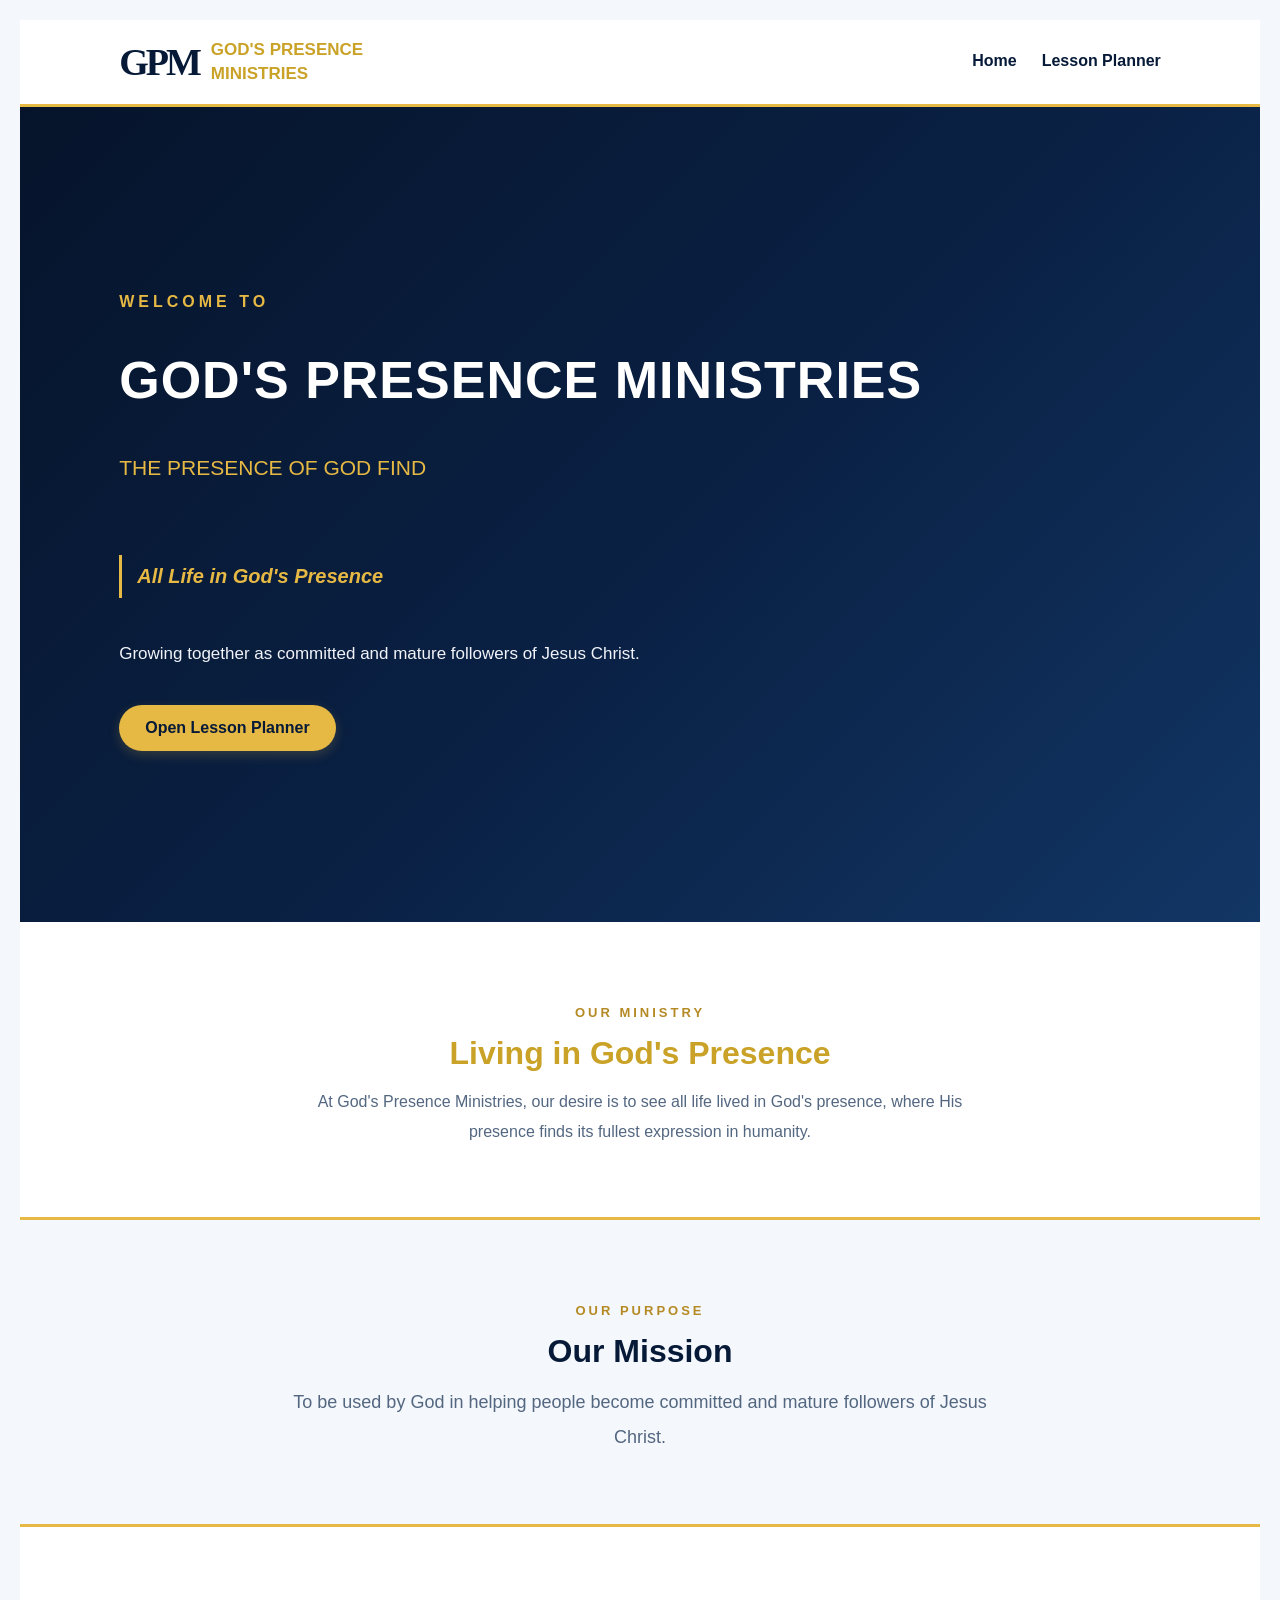
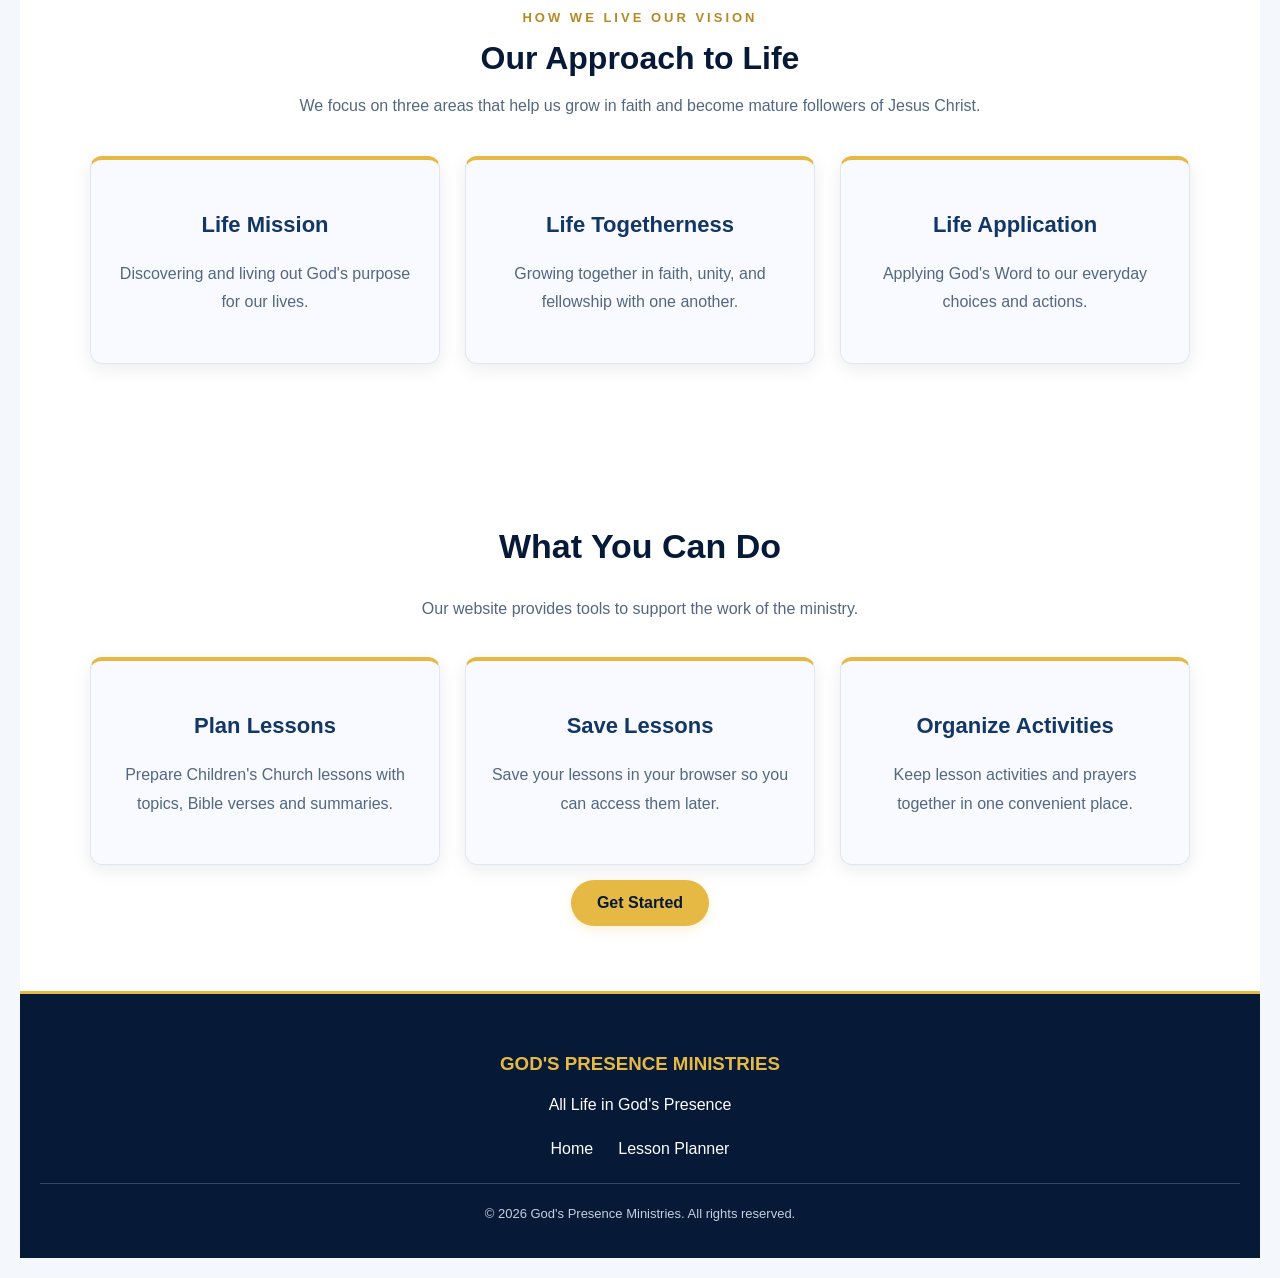
==== commit 914294e6: "upd" ====
--- a/index.html
+++ b/index.html
@@ -34,19 +34,15 @@
 
             <h1>GOD'S PRESENCE MINISTRIES</h1>
 
-            <h2>
-                The Presence of God Finds Its Fullest Expression in Humanity
-            </h2>
+            <h2 id="typing-motto">THE PRESENCE OF GOD FINDS ITS FULLEST EXPRESSION IN HUMANITY</h2>
 
             <p class="vision">
                 All Life in God's Presence
             </p>
 
-            <p class="hero-description">
-                Welcome to our ministry. Explore our vision and discover our
-                Children's Church Lesson Planner, a tool designed to help
-                organize and prepare meaningful lessons for children.
-            </p>
+           <p class="hero-description">
+               Growing together as committed and mature followers of Jesus Christ.
+           </p>
 
             <a href="planner.html" class="hero-button">
                 Open Lesson Planner
--- a/style.css
+++ b/style.css
@@ -277,14 +277,14 @@
 
 .hero {
     min-height: 75vh;
-    padding: 60px 8%;
+    padding: 70px 8%;
     display: flex;
     flex-direction: column;
     justify-content: center;
     align-items: flex-start;
     text-align: left;
     color: white;
-    background: linear-gradient(135deg, #061a38, #123665);
+    background: linear-gradient(135deg, #06142b 0%, #0a2145 55%, #123665 100%);
 }
 
 .hero-label {
@@ -293,21 +293,26 @@
     font-weight: bold;
 }
 
+
 .hero h1 {
-color: #ffffff;
-font-size: 52px;
-max-width: 850px;
-margin: 15px 0;
-line-height: 1.2;
-letter-spacing: 1px;
-}
+    color: #ffffff;
+    font-size: 52px;
+    max-width: 850px;
+    margin: 22px 0;
+    line-height: 1.2;
+    letter-spacing: 1px;
+}
+
 
 
 .hero h2 {
     color: #e6b844;
-    font-size: 24px;
-    max-width: 750px;
+    font-size: 21px;
+    max-width: 700px;
+    width: 100%;
+    min-height: 3.2em;
     line-height: 1.6;
+    font-weight: normal;
 }
 
 .vision {
@@ -323,11 +328,13 @@
 }
 
 
+
 .hero-description {
-    max-width: 650px;
-    line-height: 1.8;
+    max-width: 600px;
+    line-height: 1.9;
     color: #f1f3f8;
-    margin: 15px 0;
+    margin: 20px 0;
+    font-size: 17px;
 }
 
 .hero-button {
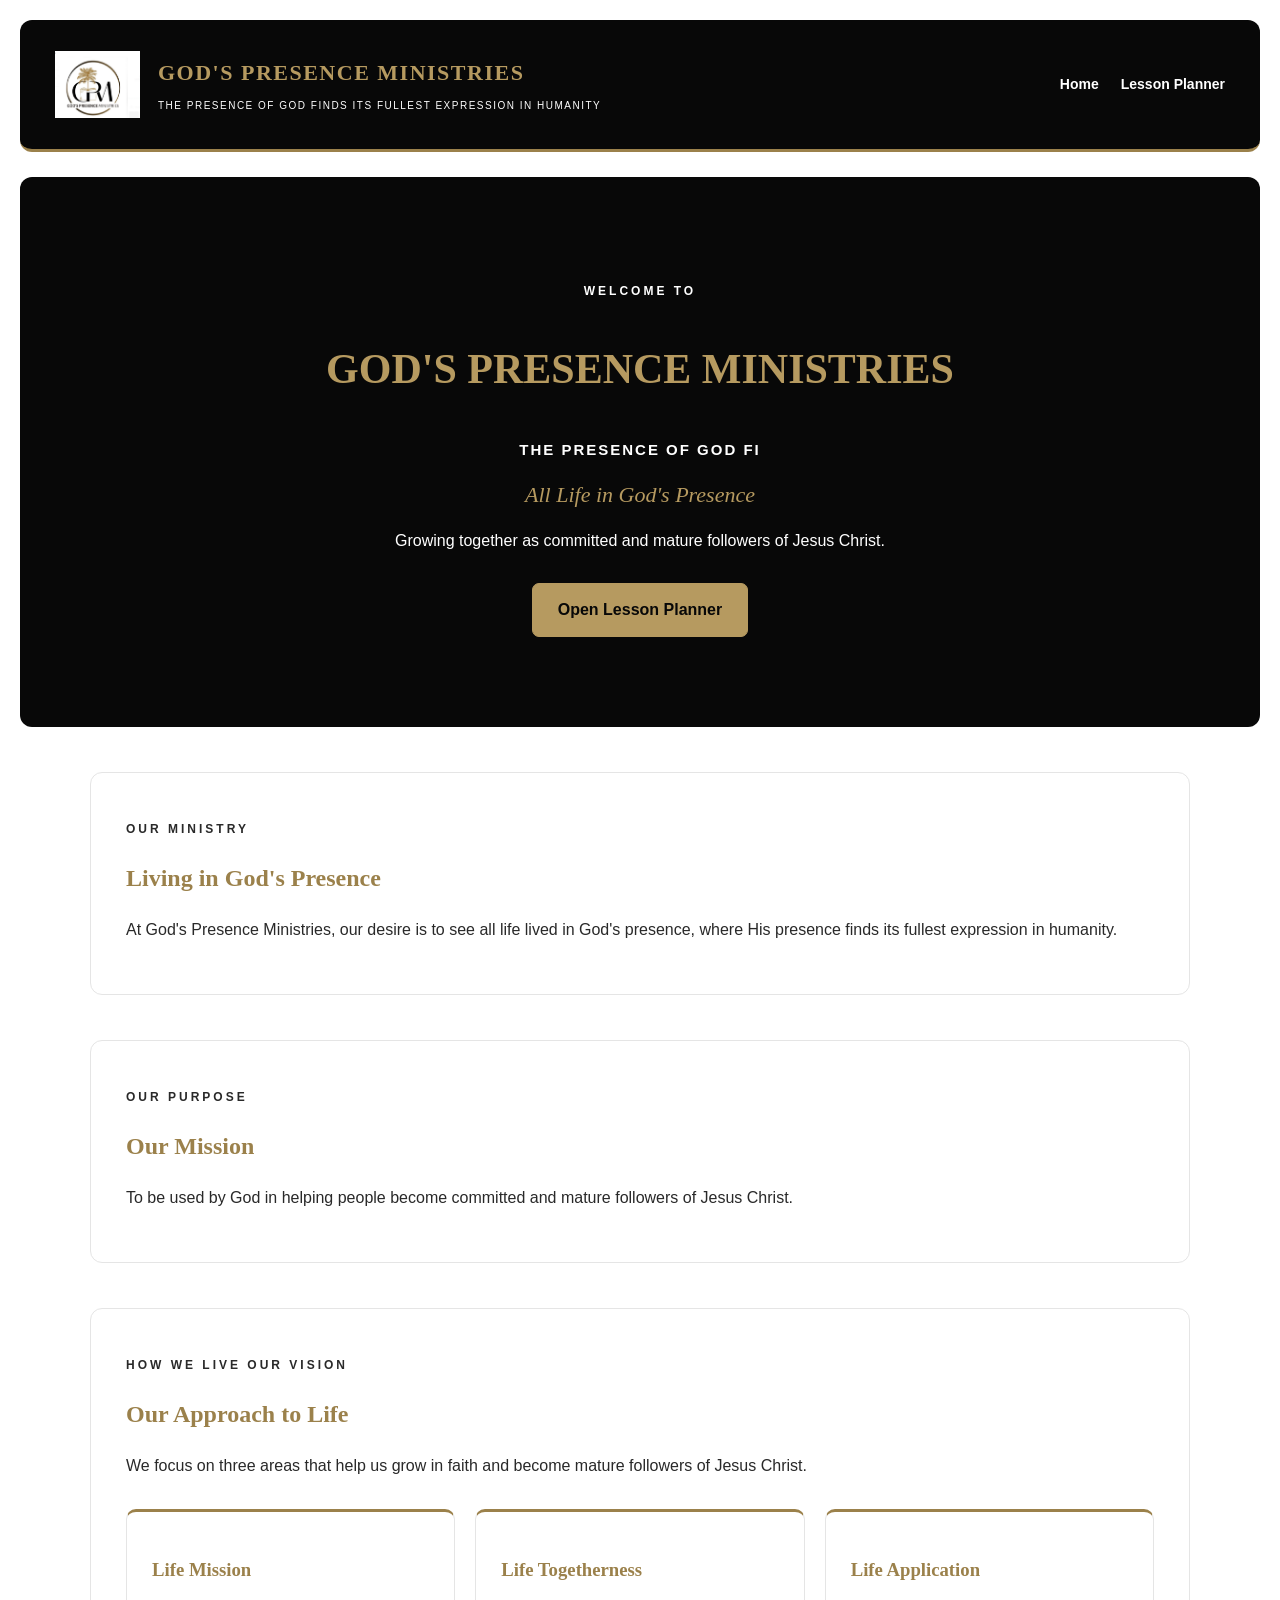
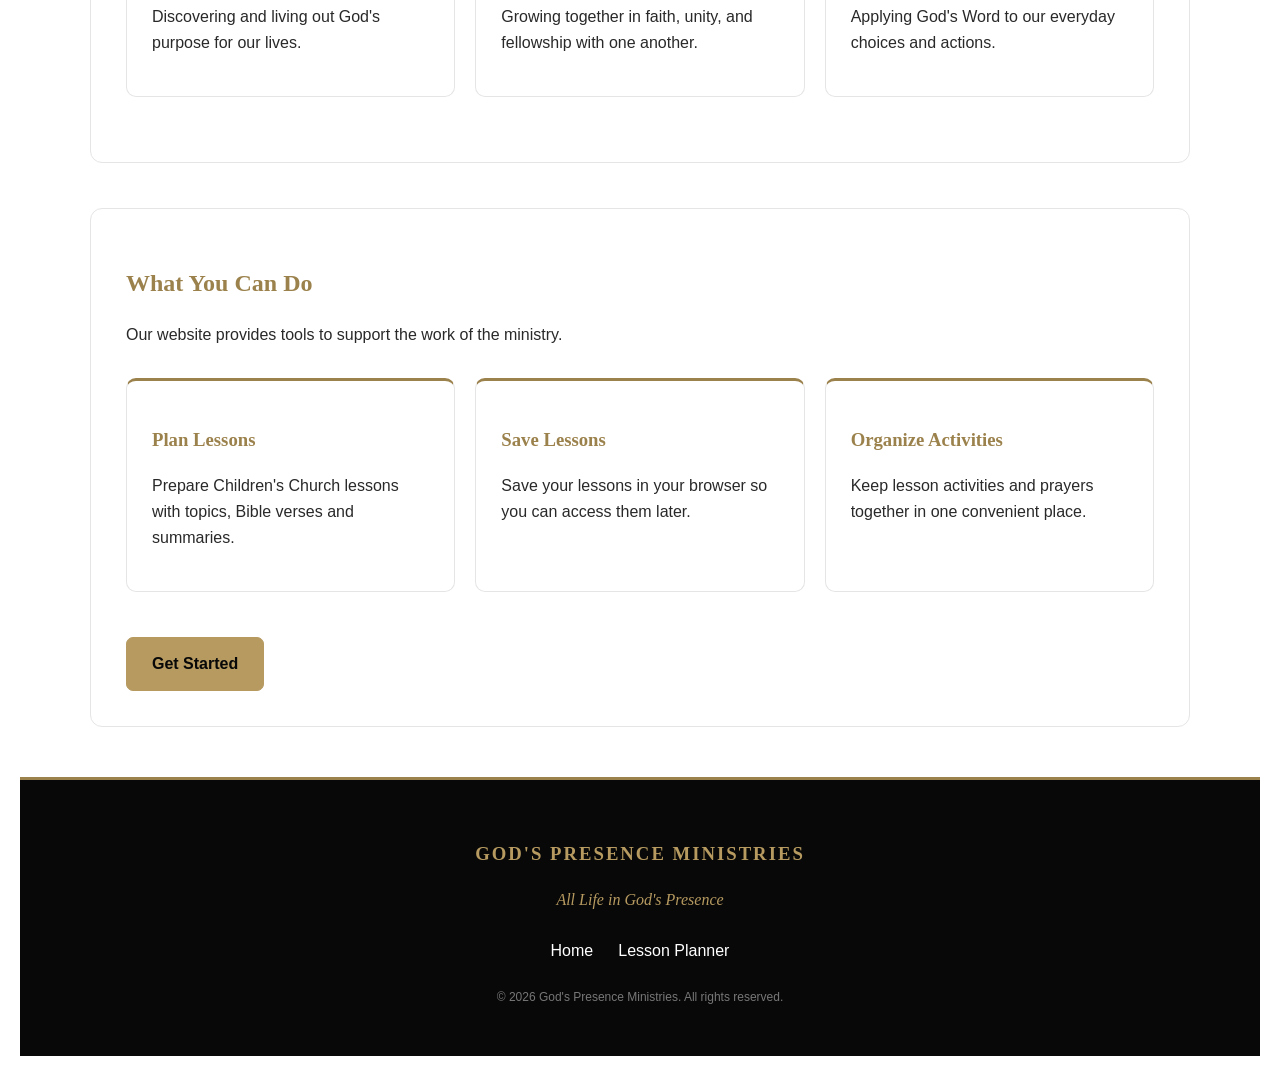
==== commit d07ea026: "p" ====
--- a/index.html
+++ b/index.html
@@ -9,23 +9,29 @@
 </head>
 <body>
 
-    <nav>
-        <div class="brand">
-    <div class="logo">GPM</div>
+   <header class="site-header">
 
+    <div class="brand">
 
+        <img src="image.png" alt="God's Presence Ministries Logo">
 
-       <h2>GOD'S PRESENCE MINISTRIES</h2>
+        <div class="brand-text">
+            <h2>GOD'S PRESENCE MINISTRIES</h2>
 
+            <p>
+                THE PRESENCE OF GOD FINDS ITS FULLEST
+                EXPRESSION IN HUMANITY
+            </p>
+        </div>
 
     </div>
 
+    <nav>
+        <a href="index.html">Home</a>
+        <a href="planner.html">Lesson Planner</a>
+    </nav>
 
-        <div>
-            <a href="index.html">Home</a>
-            <a href="planner.html">Lesson Planner</a>
-        </div>
-    </nav>
+</header>
 
     <main>
        
--- a/style.css
+++ b/style.css
@@ -1,48 +1,184 @@
+
+
+/* ========================================
+   GOD'S PRESENCE MINISTRIES
+   GLOBAL STYLES
+======================================== */
+
+:root {
+    --black: #080808;
+    --charcoal: #242424;
+    --gold: #9B814B;
+    --warm-gold: #B69A60;
+    --white: #FFFFFF;
+    --ivory: #FFFFFF;
+    --light-grey: #E5E5E5;
+    --text: #292929;
+    --muted: #777777;
+}
+
+* {
+    box-sizing: border-box;
+}
+
+html {
+    scroll-behavior: smooth;
+}
 
 body {
+    margin: 0;
+    padding: 20px;
+    background-color: #FFFFFF;
+    color: var(--text);
     font-family: Arial, sans-serif;
-    margin: 20px;
-    background-color: #f4f7fb;
-    color: darkblue;
+    line-height: 1.6;
+}
+
+button,
+input,
+select,
+textarea {
+    font: inherit;
+}
+
+
+/* ========================================
+   BRAND HEADER & NAVIGATION
+======================================== */
+
+.site-header {
+    display: flex;
+    align-items: center;
+    justify-content: space-between;
+    gap: 25px;
+    padding: 22px 35px;
+    background-color: var(--black);
+    border-bottom: 3px solid var(--gold);
+    border-radius: 12px;
+}
+
+.brand {
+    display: flex;
+    align-items: center;
+    gap: 18px;
+}
+
+.brand img {
+    width: 85px;
+    height: 85px;
+    object-fit: contain;
+}
+
+.brand-text h2 {
+    margin: 0 0 8px;
+    color: var(--warm-gold);
+    font-family: Georgia, "Times New Roman", serif;
+    font-size: 22px;
+    letter-spacing: 1.5px;
+}
+
+.brand-text p {
+    margin: 0;
+    color: var(--white);
+    font-size: 10px;
+    line-height: 1.6;
+    letter-spacing: 1.5px;
+}
+
+.site-header nav {
+    display: flex;
+    align-items: center;
+    gap: 22px;
+}
+
+.site-header nav a {
+    color: var(--white);
+    text-decoration: none;
+    font-size: 14px;
+    font-weight: 600;
+    transition: color 0.3s ease;
+}
+
+.site-header nav a:hover {
+    color: var(--warm-gold);
+}
+
+
+/* ========================================
+   GENERAL HEADINGS
+======================================== */
+
+h1,
+h2,
+h3 {
+    font-family: Georgia, "Times New Roman", serif;
 }
 
 h1 {
-    color: darkblue;
+    margin: 35px auto;
+    color: var(--black);
     text-align: center;
-}
+    font-size: 32px;
+}
+
+h2 {
+    color: var(--gold);
+}
+
+
+/* ========================================
+   LESSON PLANNER SECTIONS
+======================================== */
 
 .lesson-details,
 .lesson-content {
-    background-color: white;
-    padding: 20px;
     max-width: 800px;
-    margin: 20px auto;
-    border: 2px solid darkblue;
-    box-shadow: 0 4px 10px rgba(0, 0, 0, 0.1);
-    border-radius: 15px;
-}
-
-h2 {
-    color: #C9A227;
-}
-
-.lesson-details label,
-.lesson-content label {
+    margin: 25px auto;
+    padding: 28px;
+    background-color: var(--white);
+    border: 1px solid var(--light-grey);
+    border-top: 4px solid var(--gold);
+    border-radius: 14px;
+    box-shadow: 0 8px 25px rgba(0, 0, 0, 0.06);
+}
+
+.lesson-details h2,
+.lesson-content h2 {
+    margin-top: 0;
+    padding-bottom: 12px;
+    border-bottom: 1px solid var(--light-grey);
+}
+
+
+/* ========================================
+   FORM ELEMENTS
+======================================== */
+
+label {
     display: block;
-    margin-top: 15px;
-    margin-bottom: 5px;
-    font-weight: bold;
+    margin: 15px 0 7px;
+    color: var(--charcoal);
+    font-weight: 600;
 }
 
 input,
+select,
 textarea {
     width: 100%;
-    padding: 10px;
-    margin: 8px 0;
-    box-sizing: border-box;
-    border: 1px solid darkblue;
-    border-radius: 6px;
-    font-family: Arial, sans-serif;
+    padding: 12px 14px;
+    color: var(--text);
+    background-color: var(--white);
+    border: 1px solid #D8D4CA;
+    border-radius: 7px;
+    outline: none;
+    transition: border-color 0.3s ease, box-shadow 0.3s ease;
+}
+
+input:focus,
+select:focus,
+textarea:focus {
+    border-color: var(--gold);
+    box-shadow: 0 0 0 3px rgba(155, 129, 75, 0.12);
 }
 
 textarea {
@@ -50,612 +186,445 @@
     resize: vertical;
 }
 
-input:focus,
-textarea:focus {
-    border-color: #C9A227;
-    outline: none;
-}
-
-
-/* SAVE BUTTON */
-
-#save-lesson {
-    background-color: #C9A227;
-    margin-top: 15px;
-    color: darkblue;
-    padding: 10px 20px;
-    border: none;
-    border-radius: 8px;
+
+/* ========================================
+   BUTTONS
+======================================== */
+
+button {
+    display: inline-block;
+    margin: 10px 5px;
+    padding: 12px 22px;
+    color: var(--white);
+    background-color: var(--black);
+    border: 1px solid var(--gold);
+    border-radius: 7px;
+    font-weight: 600;
     cursor: pointer;
-    transition: 0.3s;
-}
-
-#save-lesson:hover {
-    background-color: darkblue;
-    color: #C9A227;
-}
-
-
-/* SUCCESS MESSAGE */
+    transition: background-color 0.3s ease,
+                color 0.3s ease,
+                transform 0.3s ease;
+}
+
+button:hover {
+    color: var(--black);
+    background-color: var(--warm-gold);
+    transform: translateY(-2px);
+}
+
+
+/* ========================================
+   SAVE MESSAGE
+======================================== */
 
 #submmited {
-    color: darkblue;
-    font-weight: bold;
-    margin-top: 10px;
-    background-color: #C9A227;
-    padding: 8px 12px;
-    border-radius: 6px;
-    display: inline-block;
-}
-
-
-/* SAVED LESSONS */
+    margin: 15px auto;
+    color: var(--gold);
+    text-align: center;
+    font-weight: 600;
+}
+
+
+/* ========================================
+   SAVED LESSONS
+======================================== */
 
 #saved-lessons {
-    max-width: 800px;
-    margin: 20px auto;
+    max-width: 1000px;
+    margin: 45px auto;
+}
+
+#saved-lessons h2 {
+    text-align: center;
 }
 
 #lesson-list {
-    display: flex;
-    flex-direction: column;
-    gap: 15px;
-}
-
-
-/* LESSON CARD */
+    display: grid;
+    grid-template-columns: repeat(auto-fit, minmax(260px, 1fr));
+    gap: 20px;
+}
 
 .lesson-card {
-    background-color: white;
-    padding: 15px;
-    border: 2px solid darkblue;
-    border-radius: 15px;
-    box-shadow: 0 4px 10px rgba(0, 0, 0, 0.1);
-    box-sizing: border-box;
+    padding: 22px;
+    background-color: var(--white);
+    border: 1px solid var(--light-grey);
+    border-left: 4px solid var(--gold);
+    border-radius: 10px;
+    box-shadow: 0 5px 18px rgba(0, 0, 0, 0.05);
 }
 
 .lesson-card h3 {
     margin-top: 0;
+    color: var(--gold);
 }
 
 .lesson-card p {
+    color: var(--text);
+}
+
+.lesson-card button {
+    margin: 6px 4px 0 0;
+}
+
+
+/* ========================================
+   HOMEPAGE HERO
+======================================== */
+
+.hero {
+    padding: 90px 25px;
+    margin-top: 25px;
+    color: var(--white);
+    background-color: var(--black);
+    text-align: center;
+    border-radius: 12px;
+}
+
+.hero h1 {
+    color: var(--warm-gold);
+    font-size: 42px;
+}
+
+.hero p {
+    max-width: 750px;
+    margin: 15px auto;
+    color: var(--white);
+}
+
+
+/* ========================================
+   HOMEPAGE CONTENT SECTIONS
+======================================== */
+
+.welcome,
+.mission,
+.approach,
+.features {
+    max-width: 1100px;
+    margin: 45px auto;
+    padding: 35px;
+    background-color: var(--white);
+    border: 1px solid var(--light-grey);
+    border-radius: 12px;
+}
+
+.welcome h2,
+.mission h2,
+.approach h2,
+.features h2 {
+    color: var(--gold);
+}
+
+.welcome p,
+.mission p,
+.approach p,
+.features p {
+    color: var(--text);
+}
+
+
+
+/* ========================================
+   HOMEPAGE CARDS
+======================================== */
+
+.approach-intro,
+.features-intro {
+    margin-bottom: 25px;
+}
+
+.approach-container,
+.feature-container {
+    display: grid;
+    grid-template-columns: repeat(3, 1fr);
+    gap: 20px;
+    margin: 30px 0;
+}
+
+.approach-card,
+.feature-card {
+    padding: 25px;
+    background-color: var(--ivory);
+    border: 1px solid var(--light-grey);
+    border-top: 3px solid var(--gold);
+    border-radius: 10px;
+    transition: transform 0.3s ease,
+                box-shadow 0.3s ease;
+}
+
+.approach-card:hover,
+.feature-card:hover {
+    transform: translateY(-5px);
+    box-shadow: 0 8px 20px rgba(0, 0, 0, 0.08);
+}
+
+.approach-card h3,
+.feature-card h3 {
+    color: var(--gold);
+    font-family: Georgia, "Times New Roman", serif;
+}
+
+/* ========================================
+   GENERAL LINKS
+======================================== */
+
+a {
+    transition: color 0.3s ease;
+}
+
+
+/* ========================================
+   FOOTER
+======================================== */
+
+footer {
+    margin-top: 50px;
+    padding: 30px 20px;
+    color: var(--white);
+    background-color: var(--black);
+    border-top: 3px solid var(--gold);
+    text-align: center;
+}
+
+footer p {
     margin: 8px 0;
 }
 
-
-/* VIEW BUTTON */
-
-.view-lesson {
-    background-color: #C9A227;
-    color: darkblue;
-    padding: 10px 20px;
-    border: none;
-    border-radius: 8px;
-    cursor: pointer;
-    margin-top: 10px;
-}
-
-.view-lesson:hover {
-    background-color: darkblue;
-    color: #C9A227;
-}
-
-
-/* DELETE BUTTON */
-
-.delete-lesson {
-    background-color: darkblue;
-    color: white;
-    padding: 10px 20px;
-    border: none;
-    border-radius: 8px;
-    cursor: pointer;
-    margin-top: 10px;
-    margin-left: 8px;
-}
-
-.delete-lesson:hover {
-    background-color: #C9A227;
-    color: darkblue;
-}
-
-
-/* EDIT BUTTON */
-
-.edit-lesson {
-    background-color: #f4f7fb;
-    color: darkblue;
-    padding: 10px 20px;
-    border: 2px solid darkblue;
-    border-radius: 8px;
-    cursor: pointer;
-    margin-top: 10px;
-    margin-left: 8px;
-}
-
-.edit-lesson:hover {
-    background-color: darkblue;
-    color: white;
-}
-
-
-/* MOBILE */
-
-@media (max-width: 600px) {
-
+footer .tagline {
+    color: var(--warm-gold);
+    letter-spacing: 1px;
+}
+
+
+/* ========================================
+   SCROLL REVEAL
+======================================== */
+
+.reveal {
+    opacity: 0;
+    transform: translateY(25px);
+    transition: opacity 0.7s ease, transform 0.7s ease;
+}
+
+.reveal.active {
+    opacity: 1;
+    transform: translateY(0);
+}
+
+
+/* ========================================
+   RESPONSIVE DESIGN
+======================================== */
+
+@media (max-width: 768px) {
     body {
-        margin: 10px;
+        padding: 12px;
+    }
+
+    .site-header {
+        flex-direction: column;
+        align-items: flex-start;
+        padding: 20px;
+        gap: 20px;
+    }
+
+    .brand img {
+        width: 65px;
+        height: 65px;
+    }
+
+    .brand-text h2 {
+        font-size: 17px;
+    }
+
+    .brand-text p {
+        font-size: 8px;
+    }
+
+    .site-header nav {
+        width: 100%;
+        justify-content: center;
+        flex-wrap: wrap;
+    }
+
+    h1 {
+        font-size: 26px;
     }
 
     .lesson-details,
     .lesson-content {
-        padding: 15px;
-    }
-
-    .view-lesson,
-    .delete-lesson,
-    .edit-lesson {
+        padding: 20px;
+    }
+
+    .hero {
+        padding: 55px 20px;
+    }
+
+    .hero h1 {
+        font-size: 30px;
+    }
+
+    .welcome,
+    .mission,
+    .approach,
+    .features {
+        padding: 22px;
+    }
+
+    .approach-container,
+    .feature-container {
+    grid-template-columns: 1fr;
+}
+}
+
+@media (max-width: 480px) {
+    .brand {
+        align-items: flex-start;
+        gap: 12px;
+    }
+
+    .brand img {
+        width: 55px;
+        height: 55px;
+    }
+
+    .brand-text h2 {
+        font-size: 14px;
+        letter-spacing: 1px;
+    }
+
+    .brand-text p {
+        font-size: 7px;
+        letter-spacing: 0.8px;
+    }
+
+    .site-header nav {
+        justify-content: flex-start;
+        gap: 18px;
+    }
+
+    button {
         width: 100%;
-        margin-left: 0;
-    }
-}
-
-
-
-
-/* NAVIGATION */
-
-nav {
-display: flex;
-justify-content: space-between;
-align-items: center;
-padding: 18px 8%;
-background-color: #ffffff;
-color: #061a38;
-border-bottom: 3px solid #e6b844;
-}
-
-nav h2 {
-font-size: 22px;
-margin: 0;
-}
-
-nav div {
-display: flex;
-gap: 25px;
-}
-
-nav a {
-color: #061a38;
-text-decoration: none;
-font-weight: bold;
-display: inline-block;
-padding: 6px 0;
-border-bottom: 2px solid transparent;
-transition: color 0.3s ease, transform 0.3s ease, border-color 0.3s ease;
-}
-
-nav a:hover {
-color: #c49a27;
-border-bottom-color: #c49a27;
-transform: translateY(-2px);
-}
-
-
-
-/* CHURCH BRAND */
-
-.brand {
-display: flex;
-align-items: center;
-gap: 12px;
-}
-
-.logo {
-display: inline-block;
-color: #061a38;
-font-family: Georgia, "Times New Roman", serif;
-font-size: 38px;
-font-weight: bold;
-letter-spacing: -3px;
-line-height: 1;
-}
-
-
-
-.brand h2 {
-font-size: 17px;
-line-height: 1.4;
-max-width: 190px;
-}
-
-
-
-
-
-/* HOME PAGE  */
-
-.hero {
-    min-height: 75vh;
-    padding: 70px 8%;
-    display: flex;
-    flex-direction: column;
-    justify-content: center;
-    align-items: flex-start;
-    text-align: left;
-    color: white;
-    background: linear-gradient(135deg, #06142b 0%, #0a2145 55%, #123665 100%);
-}
-
-.hero-label {
-    color: #e6b844;
-    letter-spacing: 4px;
+        margin: 7px 0;
+    }
+
+    #lesson-list {
+        grid-template-columns: 1fr;
+    }
+}
+
+
+/* ========================================
+   HERO SECTION DETAILS
+======================================== */
+
+.hero-label,
+.section-label {
+    color: var(--warm-gold);
+    font-size: 12px;
     font-weight: bold;
-}
-
-
-.hero h1 {
-    color: #ffffff;
-    font-size: 52px;
-    max-width: 850px;
-    margin: 22px 0;
-    line-height: 1.2;
-    letter-spacing: 1px;
-}
-
-
-
-.hero h2 {
-    color: #e6b844;
-    font-size: 21px;
-    max-width: 700px;
-    width: 100%;
-    min-height: 3.2em;
-    line-height: 1.6;
-    font-weight: normal;
-}
-
-.vision {
-color: #e6b844;
-background-color: transparent;
-padding: 10px 0;
-font-style: italic;
-font-weight: bold;
-font-size: 20px;
-border-left: 3px solid #e6b844;
-padding-left: 15px;
-margin-top: 20px;
-}
-
-
+    letter-spacing: 3px;
+}
+
+.hero #typing-motto {
+    color: var(--white);
+    font-family: Arial, sans-serif;
+    font-size: 15px;
+    letter-spacing: 2px;
+}
+
+.hero .vision {
+    color: var(--warm-gold);
+    font-family: Georgia, "Times New Roman", serif;
+    font-size: 22px;
+    font-style: italic;
+}
 
 .hero-description {
-    max-width: 600px;
-    line-height: 1.9;
-    color: #f1f3f8;
-    margin: 20px 0;
-    font-size: 17px;
-}
+    color: var(--white);
+    margin: 25px auto;
+}
+
+/* ========================================
+   HERO BUTTON
+======================================== */
 
 .hero-button {
     display: inline-block;
-    background-color: #e6b844;
-    color: #061a38;
-    padding: 14px 26px;
     margin-top: 15px;
-    border-radius: 6px;
+    padding: 13px 25px;
+    color: var(--black);
+    background-color: var(--warm-gold);
+    border: 1px solid var(--warm-gold);
+    border-radius: 7px;
+    font-weight: bold;
     text-decoration: none;
-    font-weight: bold;
-    transition: 0.3s ease;
-    border-radius: 30px;
-    box-shadow: 0 4px 12px rgba(230, 184, 68, 0.2);
+    transition: background-color 0.3s ease,
+                transform 0.3s ease;
 }
 
 .hero-button:hover {
-    background-color: #ffffff;
+    background-color: var(--white);
     transform: translateY(-3px);
 }
 
-
-/* WELCOME SECTION */
-
-.welcome {
-padding: 70px 25px;
-text-align: center;
-background-color: #ffffff;
-color: #061a38;
-}
-
-.section-label {
-color: #b58a25;
-font-weight: bold;
-letter-spacing: 3px;
-font-size: 13px;
-}
-
-.welcome h2 {
-font-size: 32px;
-margin: 15px 0;
-}
-
-.welcome > p:last-child {
-max-width: 700px;
-margin: 0 auto;
-line-height: 1.9;
-color: #536781;
-}
-
-
-/* MISSION SECTION */
-
-.mission {
-padding: 70px 25px;
-text-align: center;
-background-color: #f4f7fb;
-color: #061a38;
-border-top: 3px solid #e6b844;
-border-bottom: 3px solid #e6b844;
-}
-
-.mission h2 {
-font-size: 32px;
-margin: 15px 0;
-color: #061a38;
-}
-
-.mission > p:last-child {
-max-width: 700px;
-margin: 0 auto;
-line-height: 1.9;
-color: #536781;
-font-size: 18px;
-}
-
-
-/* OUR APPROACH */
-
-.approach {
-padding: 70px 25px;
-background-color: #ffffff;
-color: #061a38;
-text-align: center;
-}
-
-.approach > h2 {
-color: #061a38;
-font-size: 32px;
-margin: 15px 0;
-}
-
-.approach-intro {
-max-width: 700px;
-margin: 0 auto 35px;
-line-height: 1.8;
-color: #536781;
-}
-
-.approach-container {
-display: flex;
-justify-content: center;
-align-items: stretch;
-flex-wrap: wrap;
-gap: 25px;
-max-width: 1100px;
-margin: 0 auto;
-}
-
-.approach-card {
-flex: 1 1 240px;
-max-width: 310px;
-padding: 30px 22px;
-background-color: #f8faff;
-border: 1px solid #e1e7f0;
-border-top: 4px solid #e6b844;
-border-radius: 12px;
-box-shadow: 0 5px 18px rgba(6, 26, 56, 0.08);
-transition: transform 0.3s ease, box-shadow 0.3s ease;
-}
-
-.approach-card:hover {
-transform: translateY(-5px);
-box-shadow: 0 12px 25px rgba(6, 26, 56, 0.14);
-}
-
-.approach-card h3 {
-color: #123665;
-font-size: 22px;
-}
-
-.approach-card p {
-color: #536781;
-line-height: 1.8;
-}
-
-
-
-
-
-/* FEATURES */
-
-.features {
-    padding: 65px 25px;
-    background-color: #ffffff;
-    color: #061a38;
+/* ========================================
+   FOOTER
+======================================== */
+
+.site-footer {
+    margin-top: 50px;
+    padding: 40px 20px;
+    color: var(--white);
+    background-color: var(--black);
+    border-top: 3px solid var(--gold);
     text-align: center;
 }
 
-.features > h2 {
-    font-size: 34px;
-    color: #061a38;
-}
-
-.features-intro {
-    color: #536781;
-    margin-bottom: 35px;
-    line-height: 1.7;
-}
-
-.feature-container {
+.site-footer h3 {
+    color: var(--warm-gold);
+    letter-spacing: 2px;
+}
+
+.site-footer > p:first-of-type {
+    color: var(--warm-gold);
+    font-family: Georgia, "Times New Roman", serif;
+    font-style: italic;
+}
+
+.footer-links {
     display: flex;
     justify-content: center;
-    align-items: stretch;
-    flex-wrap: wrap;
     gap: 25px;
-    max-width: 1100px;
-    margin: 0 auto;
-}
-
-.feature-card {
-    flex: 1 1 240px;
-    max-width: 310px;
-    padding: 30px 22px;
-    background-color: #f8faff;
-    border: 1px solid #e1e7f0;
-    border-top: 4px solid #e6b844;
-    border-radius: 12px;
-    box-shadow: 0 5px 18px rgba(6, 26, 56, 0.08);
-    transition: transform 0.3s ease,
-    box-shadow 0.3s ease;
-}
-
-
-.feature-card:hover {
-transform: translateY(-7px);
-box-shadow: 0 12px 25px rgba(6, 26, 56, 0.14);
-border-color: #e6b844;
-}
-
-
-.feature-card h3 {
-    color: #123665;
-    font-size: 22px;
-}
-
-.feature-card p {
-    color: #536781;
-    line-height: 1.8;
-}
-
-/* MOBILE */
-
-@media (max-width: 600px) {
-    .hero {
-        padding: 45px 22px;
-        min-height: 65vh;
-    }
-
-    .hero h1 {
-        font-size: 32px;
-    }
-
-    .hero h2 {
-        font-size: 20px;
-    }
-
-    .features {
-        padding: 45px 18px;
-    }
-
-    .features > h2 {
-        font-size: 28px;
-    }
-
-
-        
-    nav {
-        padding: 16px 20px;
-        flex-direction: column;
-        gap: 18px;
-    }
-
-    nav h2 {
-        font-size: 19px;
-        text-align: center;
-    }
-
-    nav div {
-        justify-content: center;
+    margin: 25px 0;
+}
+
+.footer-links a {
+    color: var(--white);
+    text-decoration: none;
+}
+
+.footer-links a:hover {
+    color: var(--warm-gold);
+}
+
+.site-footer .copyright {
+    margin-top: 25px;
+    color: var(--muted);
+    font-size: 12px;
+}
+
+/* ========================================
+   MOBILE FOOTER
+======================================== */
+
+@media (max-width: 480px) {
+    .footer-links {
         flex-wrap: wrap;
-        gap: 20px;
-    }
-
-
-.mission,
-.approach {
-    padding: 45px 18px;
-}
-
-.mission h2,
-.approach > h2 {
-    font-size: 28px;
-}
-
-.approach-card {
-    flex-basis: 100%;
-    max-width: 100%;
-}
-
-
-
-}
-
-
-/* FOOTER */
-
-.site-footer {
-background-color: #061a38;
-color: #ffffff;
-text-align: center;
-padding: 40px 20px 20px;
-border-top: 3px solid #e6b844;
-}
-
-.site-footer h3 {
-color: #e6b844;
-margin-bottom: 10px;
-}
-
-.site-footer > p {
-line-height: 1.8;
-}
-
-.footer-links {
-display: flex;
-justify-content: center;
-gap: 25px;
-margin: 20px 0;
-}
-
-.footer-links a {
-color: #ffffff;
-text-decoration: none;
-transition: color 0.3s ease;
-}
-
-.footer-links a:hover {
-color: #e6b844;
-}
-
-.site-footer .copyright {
-border-top: 1px solid rgba(255, 255, 255, 0.2);
-padding-top: 18px;
-margin-top: 25px;
-font-size: 13px;
-color: #c5cede;
-}
-
-
-/* SCROLL REVEAL ANIMATION */
-
-.reveal-section {
-opacity: 0;
-transform: translateY(25px);
-transition: opacity 1.7s ease, transform 1.7s ease;
-}
-
-.reveal-section.visible {
-opacity: 1;
-transform: translateY(0);
-}
-
-
+        gap: 15px;
+    }
+
+    .hero #typing-motto {
+        font-size: 11px;
+    }
+}
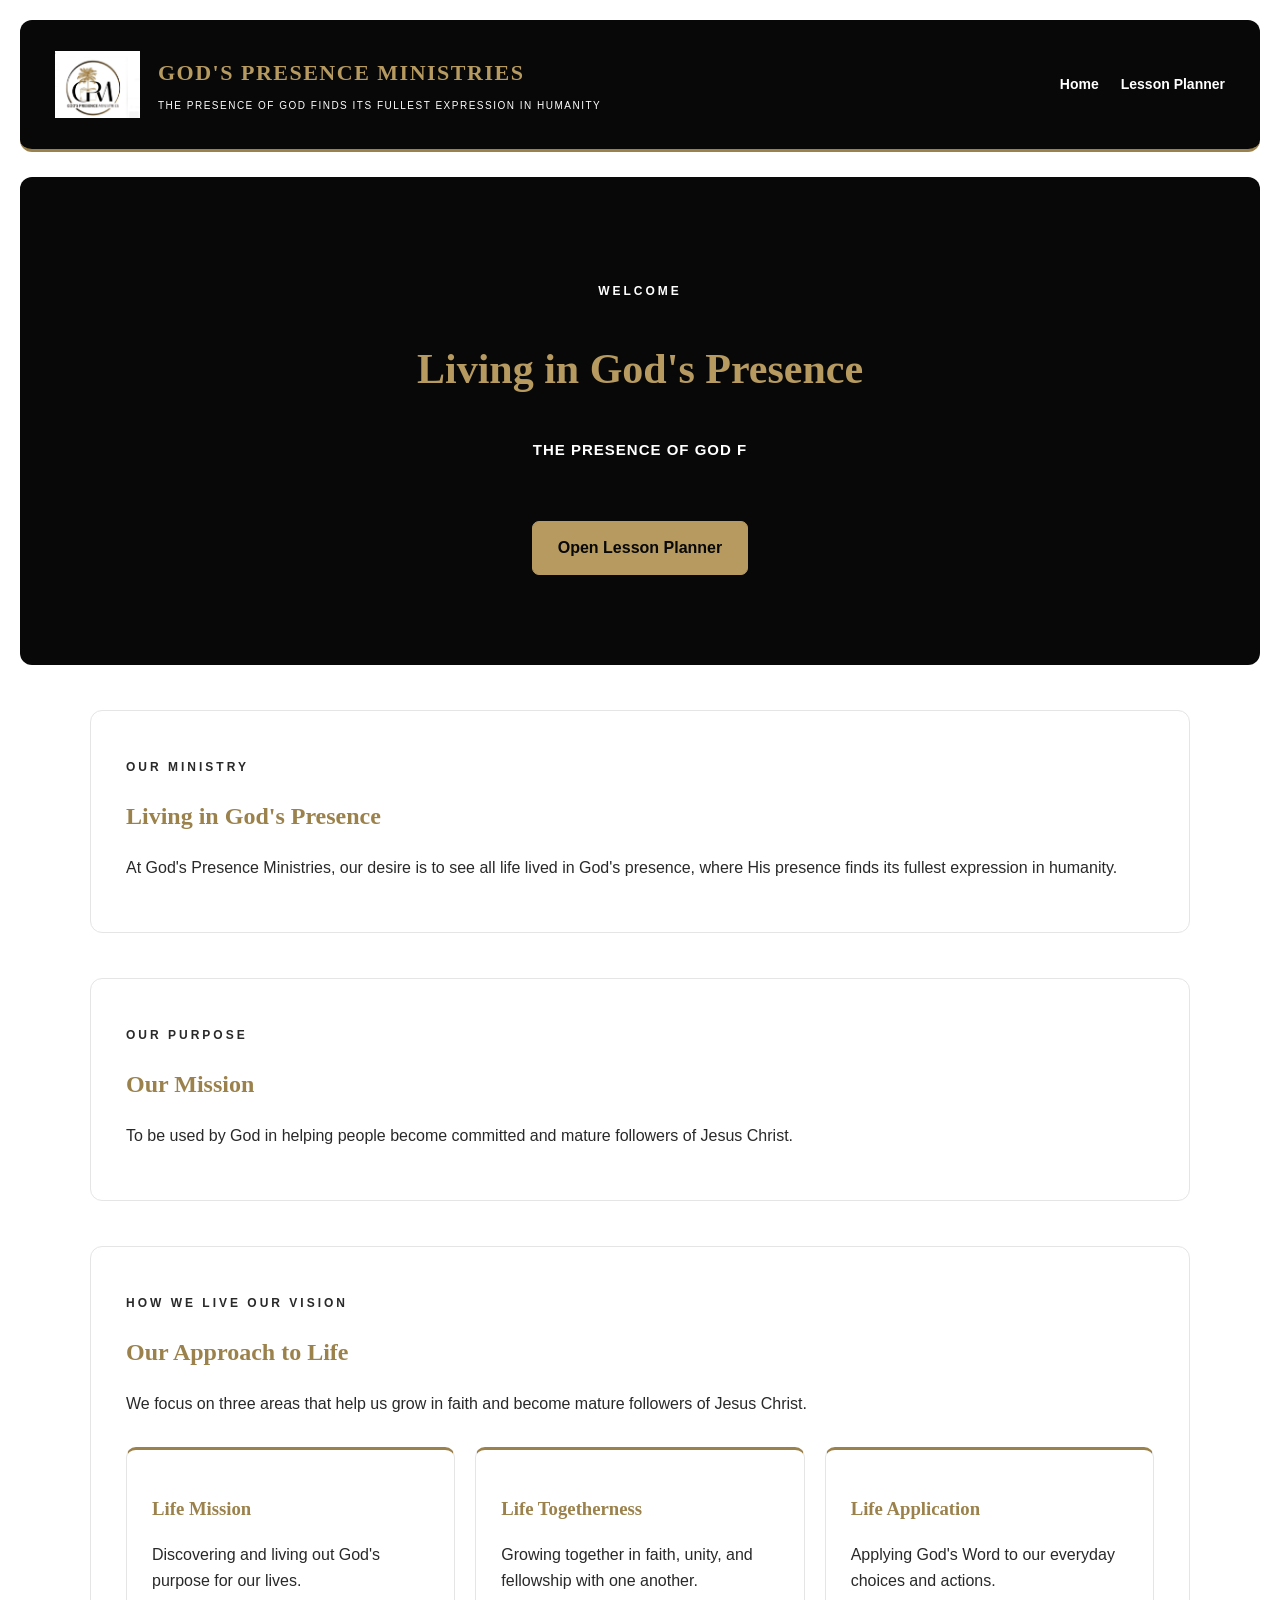
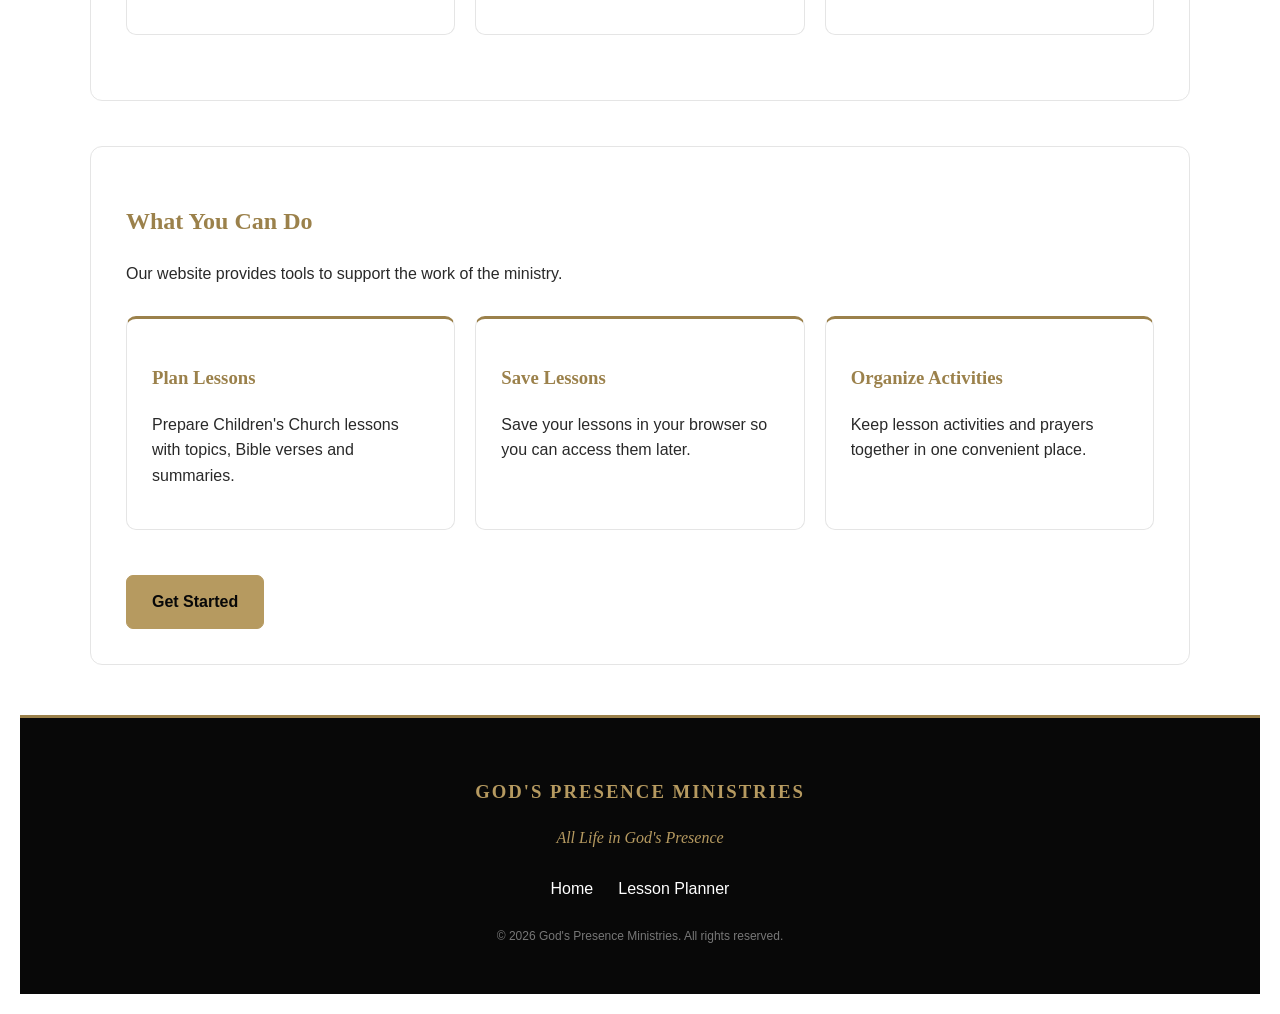
==== commit 11079556: "update" ====
--- a/index.html
+++ b/index.html
@@ -35,25 +35,23 @@
 
     <main>
        
-        <section class="hero">
-            <p class="hero-label">WELCOME TO</p>
+       
+<section class="hero">
 
-            <h1>GOD'S PRESENCE MINISTRIES</h1>
+    <p class="hero-label">WELCOME</p>
 
-            <h2 id="typing-motto">THE PRESENCE OF GOD FINDS ITS FULLEST EXPRESSION IN HUMANITY</h2>
+    <h1>Living in God's Presence</h1>
 
-            <p class="vision">
-                All Life in God's Presence
-            </p>
+    <h2 id="typing-motto">
+        THE PRESENCE OF GOD FINDS ITS FULLEST EXPRESSION IN HUMANITY
+    </h2>
 
-           <p class="hero-description">
-               Growing together as committed and mature followers of Jesus Christ.
-           </p>
+    <a href="planner.html" class="hero-button">
+        Open Lesson Planner
+    </a>
 
-            <a href="planner.html" class="hero-button">
-                Open Lesson Planner
-            </a>
-        </section>
+</section>
+
 
        
         <section class="welcome reveal-section">
--- a/style.css
+++ b/style.css
@@ -530,7 +530,10 @@
     color: var(--white);
     font-family: Arial, sans-serif;
     font-size: 15px;
-    letter-spacing: 2px;
+    letter-spacing: 1px;
+    line-height: 1.6;
+    max-width: 100%;
+    overflow-wrap: break-word;
 }
 
 .hero .vision {
@@ -628,3 +631,13 @@
         font-size: 11px;
     }
 }
+
+.hero #typing-motto {
+    display: block;
+    width: 100%;
+    max-width: 750px;
+    min-height: 3.2em;
+    margin: 20px auto;
+    line-height: 1.6;
+    text-align: center;
+}
